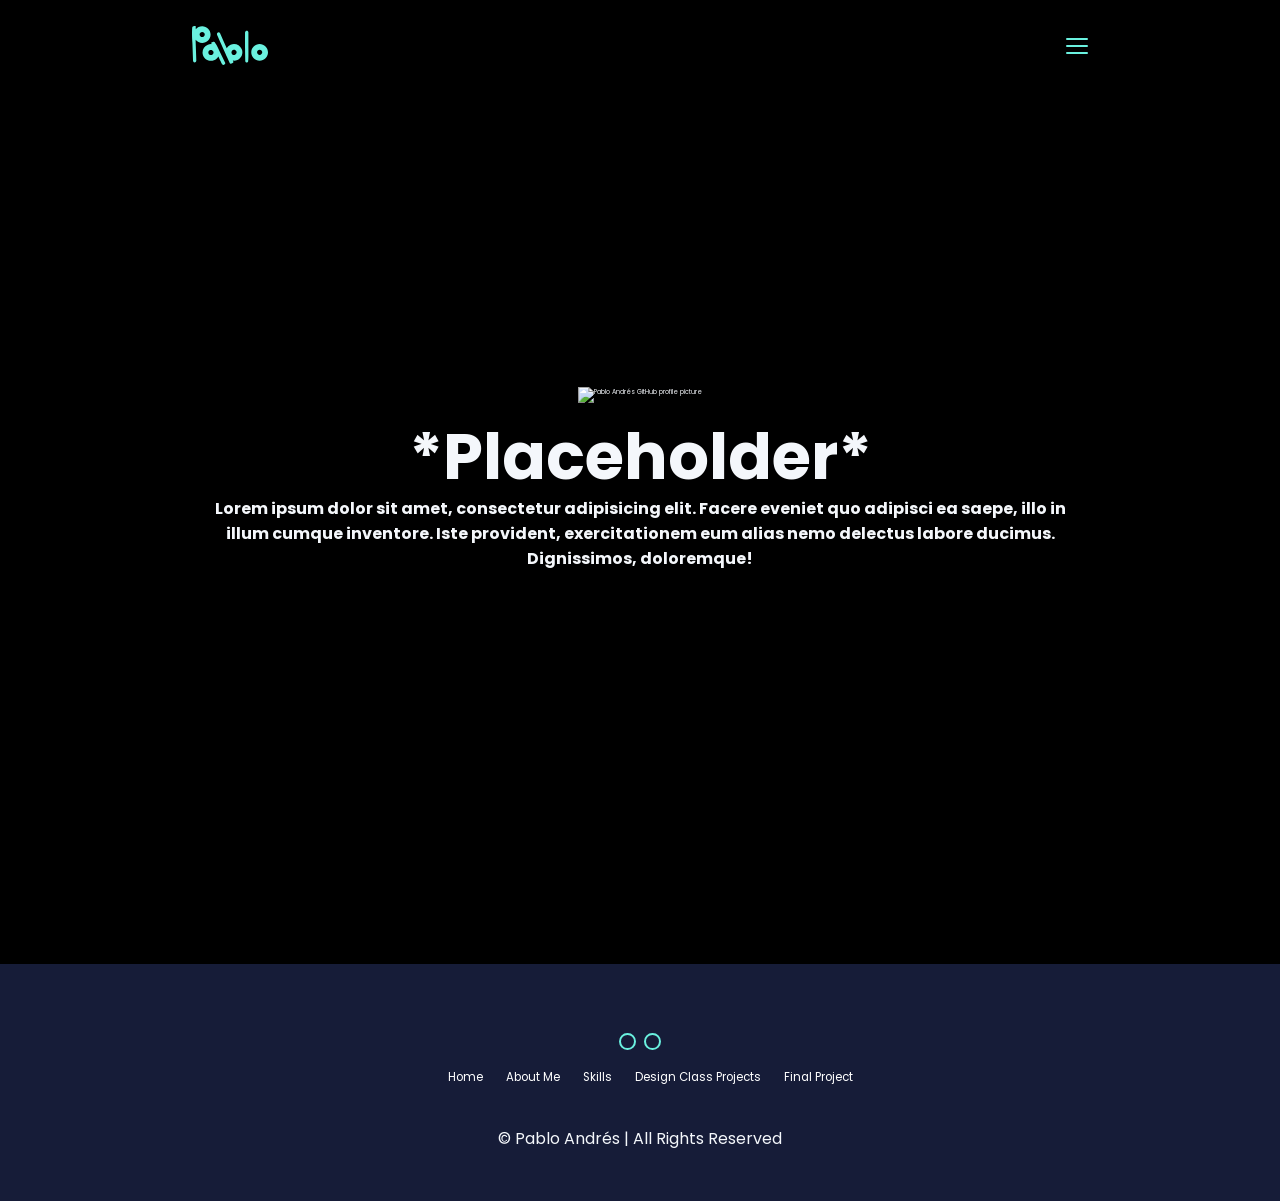
==== final.html @ a3a9050b "Add header and final project pages; include styles for header and navbar" ====
<!DOCTYPE html>
<html lang="en">
<head>
    <meta charset="UTF-8">
    <meta name="viewport" content="width=device-width, initial-scale=1.0">
    <title>final project</title>
    <link rel="icon" type="image/png" sizes="32x32" href="/images/favicon-32x32.png">
    <link rel="preconnect" href="https://fonts.googleapis.com">
    <link rel="preconnect" href="https://fonts.gstatic.com" crossorigin>
    <link href="https://fonts.googleapis.com/css2?family=Poppins:wght@400;500;600;700;800&display=swap" rel="stylesheet">
    <link href="https://cdn.boxicons.com/3.0.8/fonts/filled/boxicons-filled.min.css" rel="stylesheet">
    <link href="https://cdn.boxicons.com/3.0.8/fonts/brands/boxicons-brands.min.css" rel="stylesheet">

    <link rel="stylesheet" href="styles.css">
    <link rel="stylesheet" href="header.css">
</head>
<body>
    <!-- header section -->
    <header class="header">

        <!-- logo -->
        <a href="#home" class="logo" aria-label="Pablo Andrés home">
            <span aria-hidden="true">
        </a>

        <i class="bx bx-menu" id="menu-icon"></i>

        <nav class="navbar">
            <a href="index.html#home">Home</a>
            <a href="index.html#about">About</a>
            <a href="index.html#services">Skills</a>
            <a href="index.html#projects">Design Class Projects</a>
            <a href="#">Final Project</a>
            <!-- <a href="#final-project">Final Project</a> -->
            <!-- <a href="#contact">Contact Me</a> -->
        </nav>

        <a href="mailto:pabloandres.rdzp@gmail.com">
            <button type="button" class="gradient-btn">Contact Me</button>
        </a>

    </header>


    <!-- home section -->
    <section class="home" id="home">
        <!-- <div class="blob-outer-container">
            <div class="blob-inner-container">
                <div class="blob"></div>
            </div>
        </div> -->

        <div class="home-content">
            <h1>*Placeholder*</h1>
            <h3>Lorem ipsum dolor sit amet, consectetur adipisicing elit. Facere eveniet quo adipisci ea saepe, illo in illum cumque inventore. Iste provident, exercitationem eum alias nemo delectus labore ducimus. Dignissimos, doloremque!</h3>
        </div>
        <div class="project-img">
            <img src="https://github.com/pabloandres0.png?size=512" alt="Pablo Andrés GitHub profile picture">
        </div>
    </section>
    

    <footer class="footer">
        <div class="social-icons">
            <a target="_blank" href="https://github.com/pabloandres0">
                <i class="bxl bx-github"></i>
            </a>
            <a target="_blank" href="https://instagram.com/pabloandr.es">
                <i class="bxl bx-instagram-alt"></i>
            </a>
        </div>

        <ul class="list">
            <li>
                <a href="#home">Home</a>
            </li>
            <li>
                <a href="#about">About Me</a>
            </li>
            <li>
                <a href="#services">Skills</a>
            </li>

            <li>
                <a href="#projects">Design Class Projects</a>
            </li>
            <li>
                <a href="final.html">Final Project</a>
            </li>
            <!-- <li>
                <a href="#final-project">Final Project</a>
            </li> -->
            <!-- <li>
                <a href="#contact">Contact</a>
            </li> -->
        </ul>

        <p class="copyright">
            © Pablo Andrés | All Rights Reserved
        </p>
    </footer>
</body>
</html>
---- styles.css ----
* {
    margin: 0;
    padding: 0;
    box-sizing: border-box;
    text-decoration: none;
    scroll-behavior: smooth;
    font-family: "Poppins", sans-serif;
}
:root {
    /* --bg-color: #0b1020; */
    --bg-color: #11172d;
    --main-contrast-color: color-mix(in srgb, var(--bg-color) 95%, var(--second-grad));;
    --text-color: #f4f7fb;
    --main-color: #6af1df;
    --second-grad: #7c83ff;
    --alt-color: #176b72;
}
html {
    font-size: 60%;
    overflow-x: hidden;
}
body {
    /* background-color: var(--bg-color); */
    background-color: black;
    color: var(--text-color);
    overflow-x: hidden;
}
/* .header {
    position: fixed;
    width: 100%;
    top: 0;
    left: 0;
    padding: 4rem 15%;
    background-color: rgba(0, 0, 0, 0.3);
    backdrop-filter: blur(10px);
    display: flex;
    justify-content: space-between;
    align-items: center;
    z-index: 1000;
} */
/* #menu-icon{
    position: relative;
    width: 3.5rem;
    height: 3.5rem;
    color: var(--main-color);
    display: none;
    cursor: pointer;
}
#menu-icon::before,
#menu-icon::after{
    content: "";
    position: absolute;
    left: 0;
    width: 100%;
    height: 0.4rem;
    border-radius: 0.2rem;
    background-color: currentColor;
}
#menu-icon::before{
    top: 0.6rem;
    box-shadow: 0 1.1rem currentColor, 0 2.2rem currentColor;
}
#menu-icon::after{
    display: none;
}
#menu-icon.bx-x::before{
    top: 1.55rem;
    transform: rotate(45deg);
    box-shadow: none;
}
#menu-icon.bx-x::after{
    display: block;
    top: 1.55rem;
    transform: rotate(-45deg);
}
.logo{
    cursor: pointer;
    transition: 0.3s ease-in-out;
}
.logo span{
    display: block;
    width: 12rem;
    aspect-ratio: 180 / 92;
    padding: 0;
    border-radius: 0;
    background-image: none;
    background-color: var(--main-color);
    -webkit-mask: url("images/logo.svg") center / contain no-repeat;
    mask: url("images/logo.svg") center / contain no-repeat;
}
.logo:hover {
    transform: scale(1.1);
}
span{
    background: linear-gradient(
        270deg,
        var(--main-color) 10%,
        var(--alt-color) 100%
    );
    padding: 3px;
    border-radius: 1rem;
} */
grad-wrap{
    background: linear-gradient(
        0deg,
        var(--main-color) 10%,
        #fff 100%
    );
    /* padding: 3px;
    border-radius: 1rem; */
    background-clip: text;
    color: transparent;
}
/* .navbar a {
    font-size: 1.8rem;
    color: var(--text-color);
    margin-left: 4rem;
    font-weight: 500;
    transition: 0.3s ease-in-out;
    border-bottom: 3px solid transparent;
}
.navbar a:hover {
    color: var(--main-color);
    border-bottom: 3px solid var(--main-color);
} */
/* .gradient-btn{
    font-size: 1.8rem;
    padding: 1rem 2rem;
    border-radius: 3rem;
    background-color: var(--main-color);
    letter-spacing: 1px;
    cursor: pointer;
    transition: 0.15s ease-in-out;
    color: contrast-color(var(--main-color));
    border: none;
    text-wrap: nowrap;
}
.gradient-btn:hover {
    transform: scale(1.1);
} */

section{
    min-height: 100vh;
    padding: 10rem 15%;
}


.home {
    position: relative;
    isolation: isolate;
    overflow: hidden;
    display: flex;
    align-items: center;
    justify-content: center;
    gap: 15rem;
}
.home-content,
.home-img{
    position: relative;
    z-index: 1;
}
.project-img{
    position: relative;
    z-index: 1;
}
.home-content{
    display: flex;
    flex-direction: column;
    align-items: flex-start;
    text-align: left;
}


.home-content h1 {
    font-size: 10rem;
    font-weight: 700;
    margin-top: 1.5rem;
    line-height: 1;
}
.home-content h3{
    font-size: 2.5rem;
    margin: 1rem 0;
}
.home-content p {
    font-size: 2rem;
    font-weight: 500;
    line-height: 1.5;
}
.home-img img{
    transition: 0.5s ease-in-out;

    width: 32vw;
    aspect-ratio: 1/1;
    border-radius: 50%;
    object-fit: cover;

    box-shadow: 0 0 25px var(--main-color);
}
.home-img img:hover {
    transform: scale(0.9);
    box-shadow: 0 0 25px var(--main-color),
                0 0 50px var(--main-color),
                0 0 100px var(--main-color),
                0 0 75px var(--main-color);
}


.social-icons a{
    display: inline-flex;
    justify-content: center;
    align-items: center;
    font-size: 3rem;
    padding: 1rem;
    background: transparent;
    border: 2px solid var(--main-color);
    border-radius: 50%;
    color: var(--main-color);
    margin: 3rem 0.5rem;
    transition: 0.3s ease-in-out;
}
.social-icons a:hover{
    color: var(--bg-color);
    background-color: var(--main-color);
    transform: scale(1.2)translateY(-5px);
    box-shadow: 0 0 25px var(--main-color);
}
.btn-group {
    display: flex;
    gap: 1.5rem;
}
.btn {
    display: inline-block;
    padding: 1rem 3rem;
    background-color: var(--main-color);
    box-shadow: 0 0 25px var(--main-color);
    border-radius: 3rem;
    font-size: 1.8rem;
    color: contrast-color(var(--text-color));
    border: 2px solid transparent;
    font-weight: 600;
    transition: 0.3s ease-in-out;
}
.btn:hover {
    scale: 1.05;
    box-shadow: 0 0 25px var(--main-color),
                0 0 50px var(--main-color);
}

.btn-group a:nth-of-type(2) {
    background-color: black;
    color: var(--main-color);
    border: 2px solid var(--main-color);
    box-shadow: 0 0 25px transparent;
}
.btn-group a:nth-of-type(2):hover {
    box-shadow: 0 0 25px var(--main-color);
    background-color: var(--main-color);
    color: black;
}


.about{
    display: flex;
    justify-content: center;
    align-items: center;
    gap: 10rem;
    background-color: var(--main-contrast-color);
}
.about-img img{
    width: 32vw;
    border: 50%;
    box-shadow: 0 0 25px var(--main-color);
    transition: 0.4s ease-in-out;
}
.about-img img:hover{
    box-shadow: 0 0 25px var(--main-color),
                0 0 50px var(--main-color),
                0 0 100px var(--main-color);
}
.about-content h2 {
    font-size: 7rem;
    text-align: left;
}
.about-content p {
    font-size: 1.8rem;
    text-align: left;
}
.about-content .btn{
    margin: 3rem 0;
}


.heading{
    text-align: center;
    font-size: 7rem;
    margin: 5rem 0;
}
.services{
    background-color: var(--alt-color);
    color: contrast-color(var(--bg-color));
}
.services h2{
    color: white;
}
.services-container{
    display: grid;
    grid-template-columns: repeat(auto-fit, minmax(300px, 1fr));
    align-items: center;
    gap: 2.5rem;
}
.service-box{
    display: flex;
    justify-content: center;
    align-items: center;
    background-color: var(--main-color);
    height: 600px;
    border-radius: 3rem;
    user-select: none;
    border: 5px transparent;
    transition: 0.2s ease-in-out;
}
.service-box:hover{
    background-color: var(--main-contrast-color);
    color: var(--text-color);
    border: 5px solid white;
    transform: scale(1.03);
}
.service-box:hover .service-info{
    color: white;
}
.service-info{
    color: var(--main-contrast-color);
    display: flex;
    flex-direction: column;
    text-align: left;
    justify-content: center;
    align-items: center;
    padding: 5rem;
}
.service-info h4{
    font-size: 4rem;
    margin:2rem 0;
    font-weight: 800;
}
.service-info p{
    font-size: 2.5rem;
    font-weight: 600;
    line-height: 1.7;
}
.service-info ul{
    margin-top: 1rem;
    font-size: 2.5rem;
    text-align: left;
    width: 95%;
}
.service-info i{
    font-size: 8rem;
}
.projects{
    background-color: var(--main-contrast-color);
    padding-inline: 5%;
}
.projects-box{
    display: flex;
    flex-direction: column;
    align-items: center;
    gap: 3rem;
}
.project-card{
    display: flex;
    flex-direction: column;
    align-items: center;
    justify-content: center;
    text-align: center;
    background-color: var(--alt-color);
    border: 2px solid var(--main-color);
    border-radius: 3rem;
    gap: 2rem;
    padding: 5rem 2rem;
    width: 100%;
    overflow: hidden;
    box-shadow: 0 0 5px var(--main-color);
    transition: 0.3s ease;
    user-select: none;
}
.project-card:hover{
    box-shadow: 0 0 25px var(--main-color),
                0 0 50px var(--main-color);
    transform: scale(1.02);
}
.project-card img{
    max-width: 300px;
    border-radius: 2em;
    object-fit: cover;
}
.project-card h3{
    font-size: 4rem;
    margin-bottom: -1rem;
}
.project-card p{
    font-size: 2rem;
    max-width: 75rem;
}
.project-card .project-carousel{
    width: calc(100% + 4rem);
    margin: 0 -2rem -5rem;
    border-radius: 0 0 2.8rem 2.8rem;
}
.project-card .item{
    width: min(80vw, 700px);
}
.project-gallery-image{
    display: none;
}

.final-project{
    background-color: var(--alt-color);
    color: contrast-color(var(--bg-color));
}
/* .fp-content{
    
} */



.contact{
    background-color: var(--bg-color);
}
.contact h2{
    margin-bottom: 3rem;
    color: var(--text-color);
}
.contact form{
    display: flex;
    align-items: center;
    justify-content: center;
    gap: 3rem;
    margin: 5rem 0;
    text-align: center;
}
.contact form .input-box input,
.contact form textarea{
    width: 100%;
    padding: 2.5rem;
    font-size: 1.8rem;
    color: var(--text-color);
    background-color: var(--bg-color);
    border-radius: 2rem;
    border: 2px solid var(--main-color);
    margin: 1.5rem 0;
    resize: none;
}
.footer{
    background-color: var(--main-contrast-color);
    padding: 50px 0;

}
.footer .social-icons{
    text-align: center;

}
.footer ul{
    text-align: center;
    font-size: 1.8rem;

}
.footer ul li{
    display: inline-block;
    margin-left: 20px;
}
.footer ul li a{
    color: white;
    border-bottom: 3px solid transparent;
    transition: 0.3s ease-in-out;
}
.footer ul li a:hover{
    border-bottom: 3px solid var(--main-color);
}
.footer .copyright{
    text-align: center;
    margin-top: 40px;
    font-size: 16px;
}

@media(max-width:1285px){
    html {
        font-size: 40%;
    }
    /* #menu-icon{
        display: block;
        margin-left: auto;
    }
    .header::before{
        backdrop-filter: blur(10px);
    }
    .navbar{
        position: absolute;
        top: 100%;
        right: 0;
        width: 50%;
        padding: 1rem 3rem;
        background: rgba(0, 0, 0, 0.5);
        backdrop-filter: blur(10px);
        border-bottom-left-radius: 2rem;
        border-left: 2px solid var(--main-color);
        border-bottom: 2px solid var(--main-color);
        display: none;
    }
    .navbar a{
        display: block;
        font-size: 2rem;
        margin: 3rem 0;
        color: var(--text-color);
    }
    .navbar.active{
        display: block;
    }
    .gradient-btn{
        display: none;
    } */
    .home{
        flex-direction: column-reverse;
        margin: 5rem 0;
        gap: 2rem;
    }
    .home-content{
        align-items: center;
        text-align: center;
    }
    .home-img img{
        width: 56vw;
    }
    .project-img img{
        width: 56vw;
    }
    .blob-inner-container{
        transform: translateY(100%) scale(0.6);
    }
    .about{
        flex-direction: column-reverse;
        text-align: center;
    }
    .about h2{
        text-align: center;
        margin: 2rem 0;
    }
    .about img{
        width: 52vw;
    }
    .services-container{
        grid-template-columns: minmax(0, 1fr);
    }
    .service-box{
        width: 100%;
    }
    .projects-box{
        grid-template-columns: minmax(0, 1fr);
    }
    .project-card{
        width: 100%;
        min-width: 0;
    }
    .contact form{
        flex-direction: column;
    }
    .service-box{
        height: 300px;
    }
}

.blob-outer-container{
    position: absolute;
    height: 100%;
    width: 100%;
    z-index: 0;
    inset: 0;
    margin: auto;
    filter: blur(100px);
}
.blob-inner-container{
    border-radius: 99999px;
    position: absolute;
    inset: 0;
    margin: auto;
    width: 100%;
    height: 100vh;
    min-width: 0;
    overflow: hidden;
    background-color: #fff;
    transform: scale(0.6);
}
.blob{
    position: absolute;
    width: 75%;
    height: 100vh;
    inset: 0;
    margin: auto;
    /* background: conic-gradient(from 0deg, #18528f, #2d5e75, #298777, #0083ca); */
    background: conic-gradient(from 0deg, #18528f, var(--alt-color), var(--main-color), #0083ca);
    animation: spinBlob 6s linear infinite;
}

@keyframes spinBlob {
    0% {
        transform: rotate(0deg) scale(2);
    }
    100% {
        transform: rotate(1turn) scale(2);
    }
}

.project-carousel {
    display: flex;
    gap: 8px;
    padding: 16px;

    list-style: none;
    overflow-x: auto;
    overflow-y: hidden;
    overscroll-behavior-x: contain;
    scroll-snap-type: x mandatory;
}

.item {
    flex-shrink: 0;
    width: min(80vw, 700px);
    height: 45vh;

    background-color: var(--bg-color);
    border-radius: 20px;

    scroll-snap-align: center;

    /* Hide scrollbar in Firefox */
    scrollbar-width: none;

    /* Hide scrollbar in IE and Edge */
    -ms-overflow-style: none;
}

.project-carousel::-webkit-scrollbar {
    display: none;
}

.content {
    display: flex;
    align-items: center;
    justify-content: center;
    height: 100%;
    padding: 2rem;
}

.content img {
    display: block;
    max-width: 100%;
    max-height: 100%;
    width: auto;
    height: auto;
    object-fit: contain;
}

@media (max-width: 1285px) {
    .item {
        width: 80vw;
        height: 40vh;
    }
}
---- header.css ----
.header {
    position: fixed;
    width: 100%;
    top: 0;
    left: 0;
    padding: 4rem 15%;
    background-color: rgba(0, 0, 0, 0.3);
    backdrop-filter: blur(10px);
    display: flex;
    justify-content: space-between;
    align-items: center;
    z-index: 1000;
}
.navbar a {
    font-size: 1.8rem;
    color: var(--text-color);
    margin-left: 4rem;
    font-weight: 500;
    transition: 0.3s ease-in-out;
    border-bottom: 3px solid transparent;
}
.navbar a:hover {
    color: var(--main-color);
    border-bottom: 3px solid var(--main-color);
}

.gradient-btn{
    font-size: 1.8rem;
    padding: 1rem 2rem;
    border-radius: 3rem;
    background-color: var(--main-color);
    letter-spacing: 1px;
    cursor: pointer;
    transition: 0.15s ease-in-out;
    color: contrast-color(var(--main-color));
    border: none;
    text-wrap: nowrap;
}
.gradient-btn:hover {
    transform: scale(1.1);
}

#menu-icon{
    position: relative;
    width: 3.5rem;
    height: 3.5rem;
    color: var(--main-color);
    display: none;
    cursor: pointer;
}
#menu-icon::before,
#menu-icon::after{
    content: "";
    position: absolute;
    left: 0;
    width: 100%;
    height: 0.4rem;
    border-radius: 0.2rem;
    background-color: currentColor;
}
#menu-icon::before{
    top: 0.6rem;
    box-shadow: 0 1.1rem currentColor, 0 2.2rem currentColor;
}
#menu-icon::after{
    display: none;
}
#menu-icon.bx-x::before{
    top: 1.55rem;
    transform: rotate(45deg);
    box-shadow: none;
}
#menu-icon.bx-x::after{
    display: block;
    top: 1.55rem;
    transform: rotate(-45deg);
}
.logo{
    cursor: pointer;
    transition: 0.3s ease-in-out;
}
.logo span{
    display: block;
    width: 12rem;
    aspect-ratio: 180 / 92;
    padding: 0;
    border-radius: 0;
    background-image: none;
    background-color: var(--main-color);
    -webkit-mask: url("images/logo.svg") center / contain no-repeat;
    mask: url("images/logo.svg") center / contain no-repeat;
}
.logo:hover {
    transform: scale(1.1);
}
span{
    background: linear-gradient(
        270deg,
        var(--main-color) 10%,
        var(--alt-color) 100%
    );
    padding: 3px;
    border-radius: 1rem;
}

@media(max-width:1285px){
    #menu-icon{
        display: block;
        margin-left: auto;
    }
    .header::before{
        backdrop-filter: blur(10px);
    }
    .navbar{
        position: absolute;
        top: 100%;
        right: 0;
        width: 50%;
        padding: 1rem 3rem;
        background: rgba(0, 0, 0, 0.5);
        backdrop-filter: blur(10px);
        border-bottom-left-radius: 2rem;
        border-left: 2px solid var(--main-color);
        border-bottom: 2px solid var(--main-color);
        display: none;
    }
    .navbar a{
        display: block;
        font-size: 2rem;
        margin: 3rem 0;
        color: var(--text-color);
    }
    .navbar.active{
        display: block;
    }
    .gradient-btn{
        display: none;
    }
}
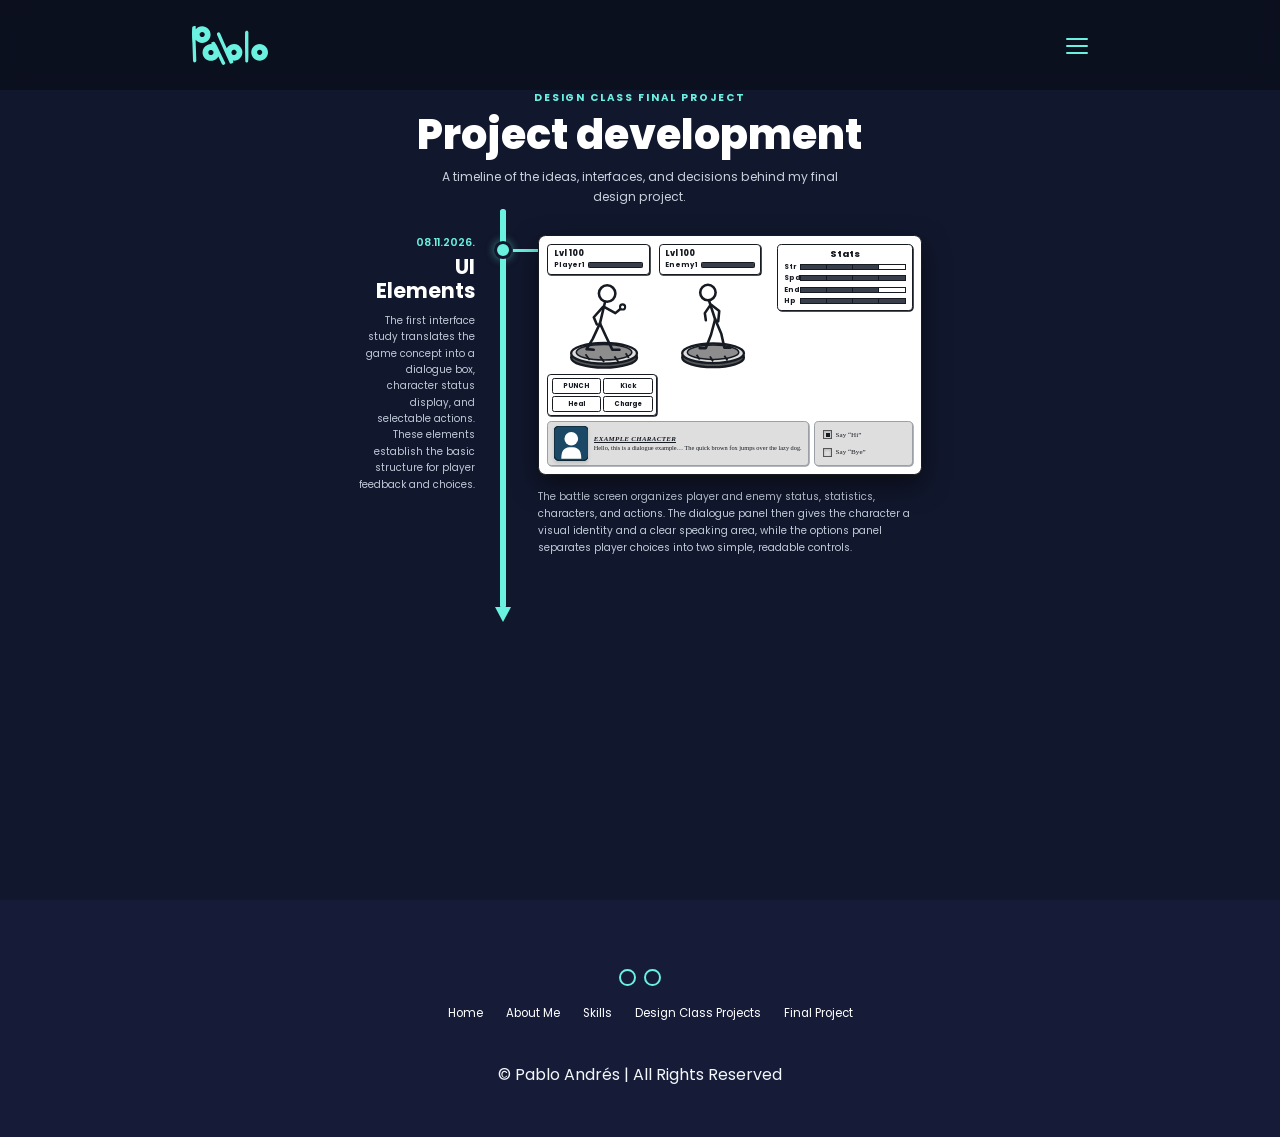
==== commit 85f23cc0: "final webpage implement timeline" ====
--- a/final.html
+++ b/final.html
@@ -3,101 +3,259 @@
 <head>
     <meta charset="UTF-8">
     <meta name="viewport" content="width=device-width, initial-scale=1.0">
-    <title>final project</title>
-    <link rel="icon" type="image/png" sizes="32x32" href="/images/favicon-32x32.png">
+    <title>Final Project | Pablo Andrés</title>
+    <link rel="icon" type="image/png" sizes="32x32" href="images/favicon-32x32.png">
     <link rel="preconnect" href="https://fonts.googleapis.com">
     <link rel="preconnect" href="https://fonts.gstatic.com" crossorigin>
     <link href="https://fonts.googleapis.com/css2?family=Poppins:wght@400;500;600;700;800&display=swap" rel="stylesheet">
     <link href="https://cdn.boxicons.com/3.0.8/fonts/filled/boxicons-filled.min.css" rel="stylesheet">
     <link href="https://cdn.boxicons.com/3.0.8/fonts/brands/boxicons-brands.min.css" rel="stylesheet">
-
     <link rel="stylesheet" href="styles.css">
     <link rel="stylesheet" href="header.css">
+    <link rel="stylesheet" href="final.css">
 </head>
 <body>
     <!-- header section -->
     <header class="header">
-
-        <!-- logo -->
-        <a href="#home" class="logo" aria-label="Pablo Andrés home">
-            <span aria-hidden="true">
+        <a href="index.html#home" class="logo" aria-label="Pablo Andrés home">
+            <span aria-hidden="true"></span>
         </a>
 
-        <i class="bx bx-menu" id="menu-icon"></i>
-
-        <nav class="navbar">
+        <i class="bx bx-menu" id="menu-icon" role="button" tabindex="0" aria-label="Toggle navigation" aria-expanded="false"></i>
+
+        <nav class="navbar" aria-label="Primary navigation">
             <a href="index.html#home">Home</a>
             <a href="index.html#about">About</a>
             <a href="index.html#services">Skills</a>
             <a href="index.html#projects">Design Class Projects</a>
-            <a href="#">Final Project</a>
-            <!-- <a href="#final-project">Final Project</a> -->
-            <!-- <a href="#contact">Contact Me</a> -->
+            <a href="final.html" aria-current="page">Final Project</a>
         </nav>
 
         <a href="mailto:pabloandres.rdzp@gmail.com">
             <button type="button" class="gradient-btn">Contact Me</button>
         </a>
-
     </header>
 
-
-    <!-- home section -->
-    <section class="home" id="home">
-        <!-- <div class="blob-outer-container">
-            <div class="blob-inner-container">
-                <div class="blob"></div>
+    <main id="final-project" class="final-project">
+        <section class="final-intro" aria-labelledby="final-title">
+            <p class="eyebrow">Design class final project</p>
+            <h1 id="final-title">Project development</h1>
+            <p class="final-intro__copy">A timeline of the ideas, interfaces, and decisions behind my final design project.</p>
+        </section>
+
+        <!-- Vertical Timeline -->
+        <section class="timeline" aria-label="Final project timeline">
+            <div class="timeline-container">
+                <article class="timeline-entry" id="entry-ui-elements">
+                    <!-- Region 1: Left (Title, Date, Description) -->
+                    <div class="timeline-meta">
+                        <time datetime="2026-11-08" class="timeline-date">08.11.2026.</time>
+                        <h2 class="timeline-title">UI Elements</h2>
+                        <p class="timeline-description">The first interface study translates the game concept into a dialogue box, character status display, and selectable actions. These elements establish the basic structure for player feedback and choices.</p>
+                    </div>
+
+                    <!-- Region 2: Middle (Thick vertical timeline spine with visible entry marker) -->
+                    <div class="timeline-spine-track" aria-hidden="true">
+                        <div class="timeline-spine"></div>
+                        <div class="timeline-marker"></div>
+                    </div>
+
+                    <!-- Region 3: Horizontal connector from the entry toward the content -->
+                    <div class="timeline-connector-track" aria-hidden="true">
+                        <div class="timeline-connector"></div>
+                    </div>
+
+                    <!-- Region 4: Right (Entry content) -->
+                    <div class="timeline-content">
+                        <!-- UI Demo inside bounded game-screen frame -->
+                        <div class="game-frame-container">
+                            <div class="game-frame" role="region" aria-label="Interactive game interface mockup">
+                                <!-- Battle Area -->
+                                <div class="game-battlefield">
+                                    <!-- Player Status Card -->
+                                    <div class="status-card player-status-card" aria-label="Player 1 status">
+                                        <div class="status-level">Lvl 100</div>
+                                        <div class="status-info-row">
+                                            <span class="status-name">Player 1</span>
+                                            <div class="health-bar-container" role="progressbar" aria-label="Player 1 Health" aria-valuenow="100" aria-valuemin="0" aria-valuemax="100">
+                                                <div class="health-bar-fill player-health-fill" style="width: 100%;"></div>
+                                            </div>
+                                        </div>
+                                    </div>
+
+                                    <!-- Enemy Status Card -->
+                                    <div class="status-card enemy-status-card" aria-label="Enemy 1 status">
+                                        <div class="status-level">Lvl 100</div>
+                                        <div class="status-info-row">
+                                            <span class="status-name">Enemy 1</span>
+                                            <div class="health-bar-container" role="progressbar" aria-label="Enemy 1 Health" aria-valuenow="100" aria-valuemin="0" aria-valuemax="100">
+                                                <div class="health-bar-fill enemy-health-fill" style="width: 100%;"></div>
+                                            </div>
+                                        </div>
+                                    </div>
+
+                                    <!-- Stats Panel -->
+                                    <div class="stats-panel" aria-label="Combat statistics">
+                                        <h3 class="stats-heading">Stats</h3>
+                                        <div class="stat-line">
+                                            <span class="stat-tag">Str</span>
+                                            <div class="stat-cells" aria-label="Strength: 3 out of 4">
+                                                <span class="stat-cell active"></span>
+                                                <span class="stat-cell active"></span>
+                                                <span class="stat-cell active"></span>
+                                                <span class="stat-cell"></span>
+                                            </div>
+                                        </div>
+                                        <div class="stat-line">
+                                            <span class="stat-tag">Spd</span>
+                                            <div class="stat-cells" aria-label="Speed: 4 out of 4">
+                                                <span class="stat-cell active"></span>
+                                                <span class="stat-cell active"></span>
+                                                <span class="stat-cell active"></span>
+                                                <span class="stat-cell active"></span>
+                                            </div>
+                                        </div>
+                                        <div class="stat-line">
+                                            <span class="stat-tag">End</span>
+                                            <div class="stat-cells" aria-label="Endurance: 3 out of 4">
+                                                <span class="stat-cell active"></span>
+                                                <span class="stat-cell active"></span>
+                                                <span class="stat-cell active"></span>
+                                                <span class="stat-cell"></span>
+                                            </div>
+                                        </div>
+                                        <div class="stat-line">
+                                            <span class="stat-tag">Hp</span>
+                                            <div class="stat-cells enemy-stat-cells" aria-label="Enemy HP: 2 out of 4">
+                                                <span class="stat-cell active enemy-hp-seg-1"></span>
+                                                <span class="stat-cell active enemy-hp-seg-2"></span>
+                                                <span class="stat-cell enemy-hp-seg-3"></span>
+                                                <span class="stat-cell enemy-hp-seg-4"></span>
+                                            </div>
+                                        </div>
+                                    </div>
+
+                                    <!-- Characters Stage -->
+                                    <div class="battle-characters" aria-hidden="true">
+                                        <!-- Player -->
+                                        <div class="character-box player-char-box">
+                                            <svg viewBox="0 0 160 190" class="char-svg player-svg" xmlns="http://www.w3.org/2000/svg">
+                                                <g class="pedestal-group">
+                                                    <ellipse cx="80" cy="162" rx="64" ry="20" fill="#555555" stroke="#161a22" stroke-width="4.5" />
+                                                    <ellipse cx="80" cy="154" rx="64" ry="20" fill="#dedede" stroke="#161a22" stroke-width="4.5" />
+                                                    <ellipse cx="80" cy="152" rx="54" ry="15" fill="#8d8d8d" stroke="#161a22" stroke-width="3" />
+                                                    <line x1="44" y1="156" x2="52" y2="167" stroke="#161a22" stroke-width="3.5" />
+                                                    <line x1="72" y1="160" x2="80" y2="171" stroke="#161a22" stroke-width="3.5" />
+                                                    <line x1="100" y1="160" x2="108" y2="171" stroke="#161a22" stroke-width="3.5" />
+                                                    <line x1="122" y1="154" x2="128" y2="163" stroke="#161a22" stroke-width="3.5" />
+                                                </g>
+                                                <g class="fighter-player" stroke="#161a22" stroke-width="5" stroke-linecap="round" stroke-linejoin="round" fill="none">
+                                                    <circle cx="86" cy="38" r="16" fill="#ffffff" />
+                                                    <path d="M 82 54 L 72 96" />
+                                                    <path d="M 72 96 L 58 126 L 46 146 L 60 147" />
+                                                    <path d="M 72 96 L 84 122 L 96 147 L 110 147" />
+                                                    <path d="M 78 64 L 60 84 L 66 98" />
+                                                    <path d="M 80 64 L 102 76 L 114 66" />
+                                                    <circle cx="116" cy="64" r="5" fill="#ffffff" stroke="#161a22" stroke-width="4" />
+                                                </g>
+                                            </svg>
+                                        </div>
+
+                                        <!-- Enemy -->
+                                        <div class="character-box enemy-char-box">
+                                            <svg viewBox="0 0 160 190" class="char-svg enemy-svg" xmlns="http://www.w3.org/2000/svg">
+                                                <g class="pedestal-group">
+                                                    <ellipse cx="80" cy="162" rx="60" ry="19" fill="#555555" stroke="#161a22" stroke-width="4.5" />
+                                                    <ellipse cx="80" cy="154" rx="60" ry="19" fill="#dedede" stroke="#161a22" stroke-width="4.5" />
+                                                    <ellipse cx="80" cy="152" rx="50" ry="14" fill="#8d8d8d" stroke="#161a22" stroke-width="3" />
+                                                    <line x1="48" y1="157" x2="54" y2="166" stroke="#161a22" stroke-width="3.5" />
+                                                    <line x1="74" y1="160" x2="80" y2="170" stroke="#161a22" stroke-width="3.5" />
+                                                    <line x1="102" y1="159" x2="108" y2="168" stroke="#161a22" stroke-width="3.5" />
+                                                </g>
+                                                <g class="fighter-enemy" stroke="#161a22" stroke-width="5" stroke-linecap="round" stroke-linejoin="round" fill="none">
+                                                    <circle cx="70" cy="36" r="15" fill="#ffffff" />
+                                                    <path d="M 72 51 L 84 88" />
+                                                    <path d="M 84 88 L 76 118 L 66 144 L 54 144" />
+                                                    <path d="M 84 88 L 96 116 L 102 143 L 114 143" />
+                                                    <path d="M 75 60 L 64 76 L 66 90" />
+                                                    <path d="M 77 60 L 92 72 L 90 92" />
+                                                </g>
+                                            </svg>
+                                        </div>
+                                    </div>
+
+                                    <!-- Action Controls Panel -->
+                                    <div class="action-panel" aria-label="Combat Actions">
+                                        <div class="action-buttons-grid">
+                                            <button type="button" class="combat-btn" data-action="punch">PUNCH</button>
+                                            <button type="button" class="combat-btn" data-action="kick">Kick</button>
+                                            <button type="button" class="combat-btn" data-action="heal">Heal</button>
+                                            <button type="button" class="combat-btn" data-action="charge">Charge</button>
+                                        </div>
+                                    </div>
+                                </div>
+
+                                <!-- Bottom Area: Dialogue Box & Options Box -->
+                                <div class="game-dialogue-area">
+                                    <!-- Dialogue Box -->
+                                    <div class="dialogue-panel" aria-labelledby="dialogue-name">
+                                        <div class="dialogue-portrait" aria-hidden="true">
+                                            <svg viewBox="0 0 76 76" class="portrait-svg" xmlns="http://www.w3.org/2000/svg">
+                                                <rect width="76" height="76" rx="12" fill="#1b4965" stroke="#0d2838" stroke-width="3" />
+                                                <circle cx="38" cy="28" r="15" fill="#ffffff" />
+                                                <path d="M 16 72 C 16 50 26 47 38 47 C 50 47 60 50 60 72 Z" fill="#ffffff" />
+                                            </svg>
+                                        </div>
+                                        <div class="dialogue-content">
+                                            <div id="dialogue-name" class="dialogue-speaker">EXAMPLE CHARACTER</div>
+                                            <p id="dialogue-text" class="dialogue-speech">Hello, this is a dialogue example… The quick brown fox jumps over the lazy dog.</p>
+                                        </div>
+                                    </div>
+
+                                    <!-- Options Box -->
+                                    <div class="options-panel" aria-label="Dialogue options">
+                                        <button type="button" class="choice-btn active" data-choice="hi" aria-pressed="true">
+                                            <span class="choice-indicator"><span class="choice-indicator-inner"></span></span>
+                                            <span class="choice-label">Say “Hi”</span>
+                                        </button>
+                                        <button type="button" class="choice-btn" data-choice="bye" aria-pressed="false">
+                                            <span class="choice-indicator"><span class="choice-indicator-inner"></span></span>
+                                            <span class="choice-label">Say “Bye”</span>
+                                        </button>
+                                    </div>
+                                </div>
+                            </div>
+                        </div>
+
+                        <!-- Explanatory description below the frame -->
+                        <p class="ui-description">The battle screen organizes player and enemy status, statistics, characters, and actions. The dialogue panel then gives the character a visual identity and a clear speaking area, while the options panel separates player choices into two simple, readable controls.</p>
+                    </div>
+                </article>
             </div>
-        </div> -->
-
-        <div class="home-content">
-            <h1>*Placeholder*</h1>
-            <h3>Lorem ipsum dolor sit amet, consectetur adipisicing elit. Facere eveniet quo adipisci ea saepe, illo in illum cumque inventore. Iste provident, exercitationem eum alias nemo delectus labore ducimus. Dignissimos, doloremque!</h3>
-        </div>
-        <div class="project-img">
-            <img src="https://github.com/pabloandres0.png?size=512" alt="Pablo Andrés GitHub profile picture">
-        </div>
-    </section>
-    
+        </section>
+    </main>
 
     <footer class="footer">
         <div class="social-icons">
-            <a target="_blank" href="https://github.com/pabloandres0">
+            <a target="_blank" rel="noreferrer" href="https://github.com/pabloandres0" aria-label="GitHub">
                 <i class="bxl bx-github"></i>
             </a>
-            <a target="_blank" href="https://instagram.com/pabloandr.es">
+            <a target="_blank" rel="noreferrer" href="https://instagram.com/pabloandr.es" aria-label="Instagram">
                 <i class="bxl bx-instagram-alt"></i>
             </a>
         </div>
 
         <ul class="list">
-            <li>
-                <a href="#home">Home</a>
-            </li>
-            <li>
-                <a href="#about">About Me</a>
-            </li>
-            <li>
-                <a href="#services">Skills</a>
-            </li>
-
-            <li>
-                <a href="#projects">Design Class Projects</a>
-            </li>
-            <li>
-                <a href="final.html">Final Project</a>
-            </li>
-            <!-- <li>
-                <a href="#final-project">Final Project</a>
-            </li> -->
-            <!-- <li>
-                <a href="#contact">Contact</a>
-            </li> -->
+            <li><a href="index.html#home">Home</a></li>
+            <li><a href="index.html#about">About Me</a></li>
+            <li><a href="index.html#services">Skills</a></li>
+            <li><a href="index.html#projects">Design Class Projects</a></li>
+            <li><a href="final.html">Final Project</a></li>
         </ul>
 
-        <p class="copyright">
-            © Pablo Andrés | All Rights Reserved
-        </p>
+        <p class="copyright">© Pablo Andrés | All Rights Reserved</p>
     </footer>
+
+    <script src="script.js"></script>
 </body>
 </html>
--- a/styles.css
+++ b/styles.css
@@ -393,6 +393,20 @@
     border-radius: 2em;
     object-fit: cover;
 }
+.twoimgs{
+    display: flex;
+    flex-direction: row;
+    align-items: center;
+    justify-content: center;
+    gap: 3rem;
+    padding: 5rem;
+    width: 100%;
+}
+.twoimgs img{
+    max-width: 50%;
+    height: auto;
+    display: block;
+}
 .project-card h3{
     font-size: 4rem;
     margin-bottom: -1rem;
--- a/final.css
+++ b/final.css
@@ -0,0 +1,744 @@
+/* ==========================================================================
+   Final Project Stylesheet (final.css)
+   Scoped specifically to final.html
+   ========================================================================== */
+
+/* Reset generic section and span defaults from styles.css & header.css inside final project */
+.final-project section {
+    min-height: auto;
+    padding: 0;
+}
+
+.final-project span {
+    background: none;
+    padding: 0;
+    border-radius: 0;
+}
+
+/* Active navigation highlight for Final Project link */
+.navbar a[aria-current="page"] {
+    color: var(--main-color);
+    border-bottom: 3px solid var(--main-color);
+}
+
+/* Main Container */
+.final-project {
+    min-height: 100vh;
+    padding: 14rem 6% 8rem;
+    background: var(--bg-color);
+    overflow-x: hidden;
+}
+
+/* Intro Section */
+.final-intro {
+    min-height: auto;
+    padding: 0;
+    max-width: 86rem;
+    margin: 0 auto 4.5rem;
+    text-align: center;
+}
+
+.eyebrow {
+    color: var(--main-color);
+    font-size: 1.6rem;
+    font-weight: 700;
+    letter-spacing: 0.18em;
+    text-transform: uppercase;
+}
+
+.final-intro h1 {
+    margin: 1rem 0 1.5rem;
+    font-size: clamp(4.2rem, 6.5vw, 6.5rem);
+    line-height: 1.1;
+    font-weight: 800;
+    color: #ffffff;
+}
+
+.final-intro__copy {
+    color: #c9d0dc;
+    font-size: 1.9rem;
+    line-height: 1.6;
+    max-width: 68rem;
+    margin: 0 auto;
+}
+
+/* ==========================================================================
+   Vertical Timeline Structure
+   Four clearly separated desktop regions:
+   1. Left: Title, Date, Description
+   2. Middle: Vertical Spine with Visible Marker
+   3. Horizontal Connector
+   4. Right: Entry Content (Mockup Frame & Notes)
+   ========================================================================== */
+
+.timeline {
+    min-height: auto;
+    padding: 0;
+    width: 100%;
+    max-width: 88rem;
+    margin: 0 auto;
+    position: relative;
+}
+
+.timeline-container {
+    display: flex;
+    flex-direction: column;
+    gap: 8rem;
+    position: relative;
+}
+
+.timeline-entry {
+    display: grid;
+    grid-template-columns: 21rem 3.2rem 3.8rem minmax(0, 1fr);
+    column-gap: 0;
+    align-items: start;
+    position: relative;
+}
+
+/* Region 1: Left Meta */
+.timeline-meta {
+    grid-column: 1;
+    text-align: right;
+    padding-right: 2.8rem;
+}
+
+.timeline-date {
+    display: block;
+    color: var(--main-color);
+    font-size: 1.7rem;
+    font-weight: 600;
+    margin-bottom: 0.6rem;
+}
+
+.timeline-title {
+    font-size: 3.2rem;
+    font-weight: 700;
+    color: #ffffff;
+    line-height: 1.2;
+    margin-bottom: 1.4rem;
+}
+
+.timeline-description {
+    color: #c0cad8;
+    font-size: 1.55rem;
+    line-height: 1.65;
+}
+
+/* Region 2: Middle Spine & Marker */
+.timeline-spine-track {
+    grid-column: 2;
+    position: relative;
+    height: 100%;
+    min-height: 100%;
+    display: flex;
+    justify-content: center;
+}
+
+.timeline-spine {
+    position: absolute;
+    top: -4rem;
+    bottom: -8rem;
+    width: 0.8rem;
+    background-color: var(--main-color);
+    border-radius: 0.4rem;
+}
+
+/* Downward arrow at the bottom of the last timeline entry */
+.timeline-entry:last-child .timeline-spine::after {
+    content: "";
+    position: absolute;
+    bottom: -2.2rem;
+    left: 50%;
+    transform: translateX(-50%);
+    width: 0;
+    height: 0;
+    border-left: 1.4rem solid transparent;
+    border-right: 1.4rem solid transparent;
+    border-top: 2.4rem solid var(--main-color);
+}
+
+.timeline-marker {
+    position: absolute;
+    top: 1rem;
+    left: 50%;
+    transform: translateX(-50%);
+    width: 2.8rem;
+    height: 2.8rem;
+    border-radius: 50%;
+    background-color: var(--main-color);
+    border: 0.5rem solid var(--bg-color);
+    z-index: 3;
+    box-shadow: 0 0 1.4rem rgba(106, 241, 223, 0.5);
+}
+
+/* Region 3: Horizontal Connector */
+.timeline-connector-track {
+    grid-column: 3;
+    position: relative;
+    height: 100%;
+}
+
+.timeline-connector {
+    position: absolute;
+    top: calc(1rem + 1.4rem - 0.25rem);
+    left: 0;
+    right: 0;
+    height: 0.5rem;
+    background-color: var(--main-color);
+}
+
+/* Region 4: Right Content Column */
+.timeline-content {
+    grid-column: 4;
+    min-width: 0;
+    display: flex;
+    flex-direction: column;
+    gap: 2.2rem;
+}
+
+/* ==========================================================================
+   Interactive Game Screen Mockup Frame
+   Faithful monochrome hand-drawn reproduction of the Sketch project
+   Using container query inline (cqi) & % layout to ensure perfect scaling
+   at all zoom levels and viewports without internal element overlap.
+   ========================================================================== */
+
+.game-frame-container {
+    width: 100%;
+    max-width: 96rem;
+    container-type: inline-size;
+}
+
+.game-frame {
+    width: 100%;
+    aspect-ratio: 16 / 10;
+    background: #ffffff;
+    border: clamp(0.25rem, 0.45cqi, 0.4rem) solid #161a22;
+    border-radius: clamp(1rem, 2cqi, 1.8rem);
+    box-shadow: 0 1.6rem 4rem rgba(0, 0, 0, 0.5), 0 0.3rem 0 #161a22;
+    display: flex;
+    flex-direction: column;
+    justify-content: space-between;
+    position: relative;
+    overflow: hidden;
+    padding: 2.2cqi;
+    user-select: none;
+    box-sizing: border-box;
+}
+
+/* Upper Battlefield Area */
+.game-battlefield {
+    flex: 1;
+    min-height: 0;
+    position: relative;
+}
+
+/* Status Cards (Player & Enemy) */
+.status-card {
+    position: absolute;
+    top: 0;
+    padding: 1cqi 1.4cqi;
+    border: clamp(0.18rem, 0.32cqi, 0.28rem) solid #161a22;
+    border-radius: clamp(0.5rem, 1cqi, 1rem);
+    background: #ffffff;
+    box-shadow: 0.2cqi 0.2cqi 0 #161a22;
+    color: #161a22;
+    z-index: 5;
+    box-sizing: border-box;
+}
+
+.player-status-card {
+    left: 0;
+    width: 28%;
+}
+
+.enemy-status-card {
+    left: 30.5%;
+    width: 28%;
+}
+
+.status-level {
+    font-family: 'Poppins', sans-serif;
+    font-weight: 800;
+    font-size: clamp(0.85rem, 2.1cqi, 1.6rem);
+    color: #161a22;
+    line-height: 1.15;
+    margin-bottom: 0.3cqi;
+}
+
+.status-info-row {
+    display: flex;
+    align-items: center;
+    justify-content: space-between;
+    gap: 0.8cqi;
+}
+
+.status-name {
+    font-family: 'Poppins', sans-serif;
+    font-weight: 700;
+    font-size: clamp(0.75rem, 1.8cqi, 1.35rem);
+    color: #161a22;
+    white-space: nowrap;
+}
+
+.health-bar-container {
+    flex: 1;
+    height: clamp(0.6rem, 1.6cqi, 1.3rem);
+    border: clamp(0.14rem, 0.28cqi, 0.24rem) solid #161a22;
+    border-radius: 0.3cqi;
+    background: #ffffff;
+    overflow: hidden;
+    position: relative;
+}
+
+.health-bar-fill {
+    height: 100%;
+    background: #383e4a;
+    transition: width 0.35s cubic-bezier(0.4, 0, 0.2, 1), background-color 0.25s ease;
+}
+
+/* Stats Panel (Top-Right) */
+.stats-panel {
+    position: absolute;
+    top: 0;
+    right: 0;
+    width: 37%;
+    padding: 1cqi 1.4cqi;
+    border: clamp(0.18rem, 0.32cqi, 0.28rem) solid #161a22;
+    border-radius: clamp(0.6rem, 1.2cqi, 1.2rem);
+    background: #ffffff;
+    box-shadow: 0.2cqi 0.2cqi 0 #161a22;
+    z-index: 5;
+    box-sizing: border-box;
+}
+
+.stats-heading {
+    font-family: 'Poppins', sans-serif;
+    font-weight: 800;
+    font-size: clamp(0.95rem, 2.4cqi, 1.9rem);
+    color: #161a22;
+    text-align: center;
+    line-height: 1.15;
+    margin-bottom: 0.5cqi;
+}
+
+.stat-line {
+    display: flex;
+    align-items: center;
+    justify-content: space-between;
+    margin-bottom: 0.4cqi;
+    gap: 0.8cqi;
+}
+
+.stat-line:last-child {
+    margin-bottom: 0;
+}
+
+.stat-tag {
+    font-family: 'Poppins', sans-serif;
+    font-weight: 700;
+    font-size: clamp(0.75rem, 1.8cqi, 1.3rem);
+    color: #161a22;
+    width: 2.8cqi;
+    min-width: 2rem;
+}
+
+.stat-cells {
+    display: grid;
+    grid-template-columns: repeat(4, 1fr);
+    flex: 1;
+    height: clamp(0.6rem, 1.6cqi, 1.3rem);
+    border: clamp(0.14rem, 0.28cqi, 0.24rem) solid #161a22;
+    background: #ffffff;
+    overflow: hidden;
+}
+
+.stat-cell {
+    border-right: clamp(0.12rem, 0.22cqi, 0.2rem) solid #161a22;
+    background: #ffffff;
+    transition: background-color 0.25s ease;
+}
+
+.stat-cell:last-child {
+    border-right: none;
+}
+
+.stat-cell.active {
+    background: #383e4a;
+}
+
+/* Battle Characters & Pedestals */
+.battle-characters {
+    position: absolute;
+    top: 17%;
+    bottom: 26%;
+    left: 0;
+    right: 38%;
+    pointer-events: none;
+}
+
+.character-box {
+    position: absolute;
+    bottom: 0;
+    width: 46%;
+    height: 100%;
+    display: flex;
+    align-items: flex-end;
+    justify-content: center;
+}
+
+.player-char-box {
+    left: 2%;
+    transition: transform 0.2s ease, filter 0.2s ease;
+}
+
+.enemy-char-box {
+    left: 50%;
+    transition: transform 0.2s ease, filter 0.2s ease;
+}
+
+.char-svg {
+    width: 100%;
+    height: auto;
+    max-height: 100%;
+    display: block;
+}
+
+/* Character Dynamic Feedback States */
+.enemy-char-box.hit {
+    animation: hitShake 0.35s ease;
+}
+
+.player-char-box.healing {
+    animation: healPulse 0.5s ease;
+}
+
+.player-char-box.charged {
+    animation: chargeGlow 1.2s infinite alternate ease-in-out;
+}
+
+/* Action Controls Panel */
+.action-panel {
+    position: absolute;
+    bottom: 0;
+    left: 0;
+    width: 30%;
+    padding: 0.8cqi;
+    border: clamp(0.18rem, 0.32cqi, 0.28rem) solid #161a22;
+    border-radius: clamp(0.5rem, 1cqi, 1rem);
+    background: #ffffff;
+    box-shadow: 0.2cqi 0.2cqi 0 #161a22;
+    z-index: 5;
+    box-sizing: border-box;
+}
+
+.action-buttons-grid {
+    display: grid;
+    grid-template-columns: 1fr 1fr;
+    gap: 0.6cqi;
+}
+
+.combat-btn {
+    padding: 0.5cqi 0.8cqi;
+    border: clamp(0.14rem, 0.25cqi, 0.22rem) solid #161a22;
+    border-radius: clamp(0.3rem, 0.6cqi, 0.6rem);
+    background: #ffffff;
+    color: #161a22;
+    font-family: 'Poppins', sans-serif;
+    font-weight: 700;
+    font-size: clamp(0.65rem, 1.7cqi, 1.3rem);
+    cursor: pointer;
+    transition: transform 0.15s ease, background-color 0.15s ease, color 0.15s ease, box-shadow 0.15s ease;
+    display: flex;
+    align-items: center;
+    justify-content: center;
+    text-align: center;
+}
+
+.combat-btn:hover {
+    transform: translateY(-2px);
+    background: #161a22;
+    color: #ffffff;
+    box-shadow: 0 0.4rem 0.8rem rgba(0, 0, 0, 0.2);
+}
+
+.combat-btn:active {
+    transform: translateY(0);
+}
+
+.combat-btn[data-action="charge"].active {
+    background: #e0f2fe;
+    border-color: #0284c7;
+    color: #0369a1;
+    box-shadow: 0 0 1rem rgba(14, 165, 233, 0.5);
+    animation: chargeButtonPulse 1s infinite alternate;
+}
+
+/* Bottom Dialogue & Options Section */
+.game-dialogue-area {
+    display: flex;
+    gap: 1.4cqi;
+    margin-top: 1.4cqi;
+    z-index: 6;
+}
+
+/* Dialogue Box */
+.dialogue-panel {
+    flex: 1;
+    min-width: 0;
+    display: flex;
+    align-items: center;
+    gap: 1.4cqi;
+    padding: 1cqi 1.4cqi;
+    border: clamp(0.18rem, 0.32cqi, 0.28rem) solid #9aa0a6;
+    border-radius: clamp(0.6rem, 1.2cqi, 1.4rem);
+    background: #dedede;
+    box-shadow: 0.2cqi 0.2cqi 0 #9aa0a6;
+    box-sizing: border-box;
+}
+
+.dialogue-portrait {
+    width: 9cqi;
+    aspect-ratio: 1;
+    flex-shrink: 0;
+}
+
+.portrait-svg {
+    width: 100%;
+    height: 100%;
+    display: block;
+    border-radius: clamp(0.4rem, 0.8cqi, 1rem);
+    box-shadow: 0 0.3rem 0.6rem rgba(0, 0, 0, 0.15);
+}
+
+.dialogue-content {
+    flex: 1;
+    min-width: 0;
+}
+
+.dialogue-speaker {
+    font-family: Georgia, 'Times New Roman', serif;
+    font-weight: 700;
+    font-style: italic;
+    font-size: clamp(0.75rem, 1.8cqi, 1.4rem);
+    color: #161a22;
+    letter-spacing: 0.05em;
+    text-transform: uppercase;
+    margin-bottom: 0.3cqi;
+    border-bottom: 1.5px solid #161a22;
+    display: inline-block;
+}
+
+.dialogue-speech {
+    font-family: Georgia, 'Times New Roman', serif;
+    font-size: clamp(0.7rem, 1.65cqi, 1.3rem);
+    color: #161a22;
+    line-height: 1.3;
+    margin: 0;
+    transition: opacity 0.2s ease;
+}
+
+/* Options Box */
+.options-panel {
+    width: 27%;
+    flex-shrink: 0;
+    display: flex;
+    flex-direction: column;
+    justify-content: center;
+    gap: 0.8cqi;
+    padding: 1cqi 1.2cqi;
+    border: clamp(0.18rem, 0.32cqi, 0.28rem) solid #9aa0a6;
+    border-radius: clamp(0.6rem, 1.2cqi, 1.4rem);
+    background: #dedede;
+    box-shadow: 0.2cqi 0.2cqi 0 #9aa0a6;
+    box-sizing: border-box;
+}
+
+.choice-btn {
+    display: flex;
+    align-items: center;
+    gap: 0.8cqi;
+    padding: 0.4cqi 0.7cqi;
+    border: clamp(0.12rem, 0.2cqi, 0.2rem) solid transparent;
+    border-radius: 0.5cqi;
+    background: transparent;
+    cursor: pointer;
+    transition: background-color 0.15s ease, transform 0.15s ease;
+}
+
+.choice-btn:hover {
+    background: rgba(0, 0, 0, 0.06);
+    transform: translateX(3px);
+}
+
+.choice-indicator {
+    width: 2.4cqi;
+    height: 2.4cqi;
+    min-width: 1.2rem;
+    min-height: 1.2rem;
+    border-radius: 50%;
+    border: clamp(0.14rem, 0.25cqi, 0.22rem) solid #555555;
+    background: #f0f0f0;
+    display: flex;
+    align-items: center;
+    justify-content: center;
+    flex-shrink: 0;
+    box-shadow: inset 0 1px 3px rgba(0, 0, 0, 0.2);
+}
+
+.choice-indicator-inner {
+    width: 50%;
+    height: 50%;
+    border-radius: 50%;
+    background: transparent;
+    transition: background-color 0.15s ease;
+}
+
+.choice-btn.active .choice-indicator-inner {
+    background: #161a22;
+}
+
+.choice-label {
+    font-family: Georgia, 'Times New Roman', serif;
+    font-size: clamp(0.8rem, 1.85cqi, 1.45rem);
+    font-weight: 500;
+    color: #161a22;
+    white-space: nowrap;
+}
+
+/* Explanatory description below the frame */
+.ui-description {
+    color: #c0cad8;
+    font-size: 1.6rem;
+    line-height: 1.65;
+    max-width: 90rem;
+}
+
+/* Keyframe Animations */
+@keyframes hitShake {
+    0%, 100% { transform: translateX(0); }
+    20%, 60% { transform: translateX(-8px); filter: brightness(1.4); }
+    40%, 80% { transform: translateX(8px); filter: brightness(0.8); }
+}
+
+@keyframes healPulse {
+    0% { filter: drop-shadow(0 0 0 rgba(74, 222, 128, 0)); }
+    50% { filter: drop-shadow(0 0 1.8rem rgba(74, 222, 128, 0.95)); }
+    100% { filter: drop-shadow(0 0 0 rgba(74, 222, 128, 0)); }
+}
+
+@keyframes chargeGlow {
+    0% { filter: drop-shadow(0 0 0.5rem #6af1df); }
+    100% { filter: drop-shadow(0 0 2rem #6af1df); }
+}
+
+@keyframes chargeButtonPulse {
+    0% { box-shadow: 0 0 0.5rem rgba(14, 165, 233, 0.4); }
+    100% { box-shadow: 0 0 1.4rem rgba(14, 165, 233, 0.8); }
+}
+
+/* ==========================================================================
+   Responsive Breakpoints & Zoom Layout Safety
+   Ensures zero overlap between spine and text at 75%, 100%, zoom, and mobile.
+   ========================================================================== */
+
+@media (max-width: 1024px) {
+    .final-project {
+        padding-inline: 4%;
+    }
+
+    .timeline-entry {
+        grid-template-columns: minmax(18rem, 24rem) 3.2rem 3.6rem minmax(0, 1fr);
+    }
+
+    .timeline-meta {
+        padding-right: 2rem;
+    }
+}
+
+@media (max-width: 860px) {
+    .timeline-entry {
+        grid-template-columns: 3.2rem 2.4rem minmax(0, 1fr);
+        grid-template-rows: auto auto;
+    }
+
+    /* Spine runs continuously in column 1 */
+    .timeline-spine-track {
+        grid-column: 1;
+        grid-row: 1 / 3;
+    }
+
+    .timeline-spine {
+        top: 0;
+        bottom: -5rem;
+        width: 0.6rem;
+    }
+
+    .timeline-marker {
+        top: 0.5rem;
+        width: 2.2rem;
+        height: 2.2rem;
+        border-width: 0.4rem;
+    }
+
+    /* Horizontal connector from spine to meta header */
+    .timeline-connector-track {
+        grid-column: 2;
+        grid-row: 1;
+    }
+
+    .timeline-connector {
+        top: calc(0.5rem + 1.1rem - 0.2rem);
+        height: 0.4rem;
+    }
+
+    /* Meta in column 3, row 1 */
+    .timeline-meta {
+        grid-column: 3;
+        grid-row: 1;
+        text-align: left;
+        padding-right: 0;
+        margin-bottom: 2.5rem;
+    }
+
+    /* Content in column 3, row 2 */
+    .timeline-content {
+        grid-column: 3;
+        grid-row: 2;
+    }
+}
+
+@media (max-width: 580px) {
+    .final-project {
+        padding-top: 13rem;
+        padding-inline: 3%;
+    }
+
+    .timeline-entry {
+        grid-template-columns: 2.2rem 1.2rem minmax(0, 1fr);
+    }
+
+    .timeline-spine {
+        width: 0.5rem;
+    }
+
+    .timeline-marker {
+        width: 1.8rem;
+        height: 1.8rem;
+        border-width: 0.3rem;
+    }
+
+    .timeline-connector {
+        top: calc(0.5rem + 0.9rem - 0.15rem);
+        height: 0.3rem;
+    }
+
+    .timeline-meta .timeline-title {
+        font-size: 2.4rem;
+    }
+
+    .timeline-description,
+    .ui-description {
+        font-size: 1.45rem;
+    }
+}
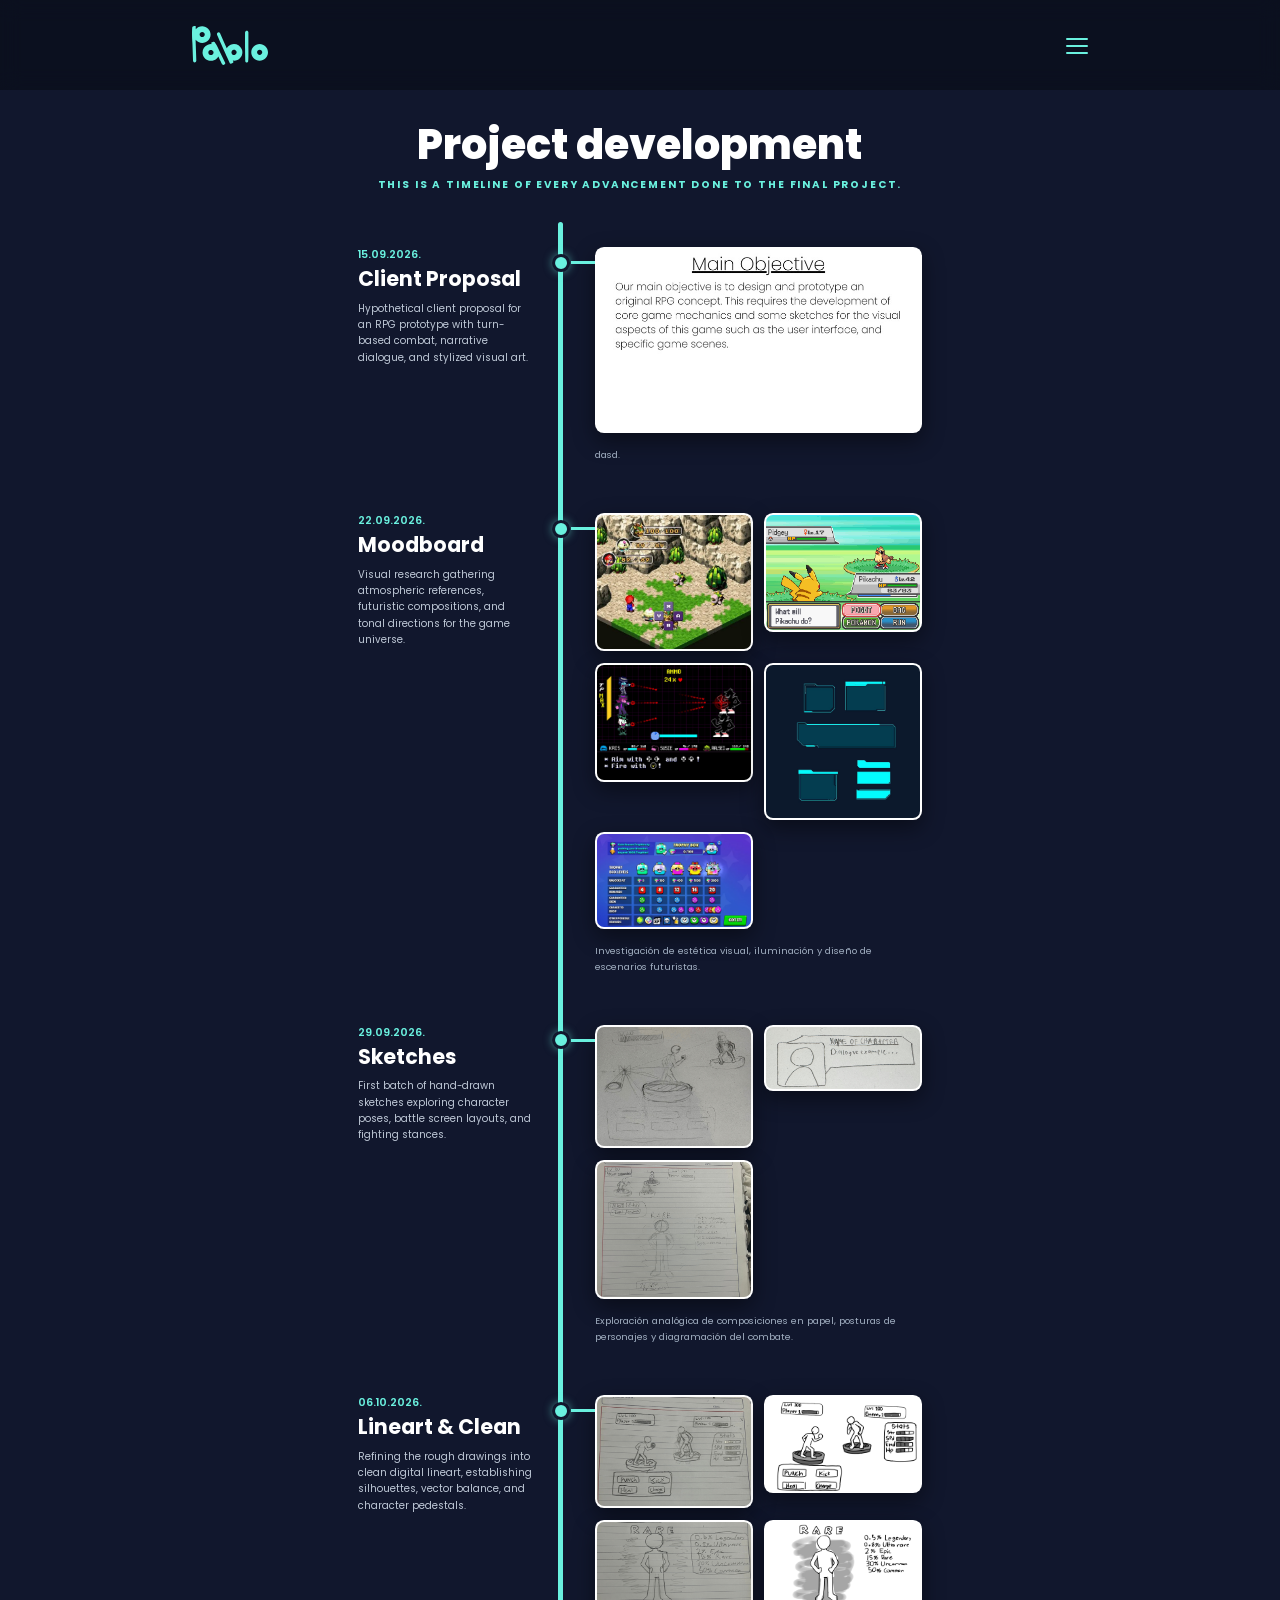
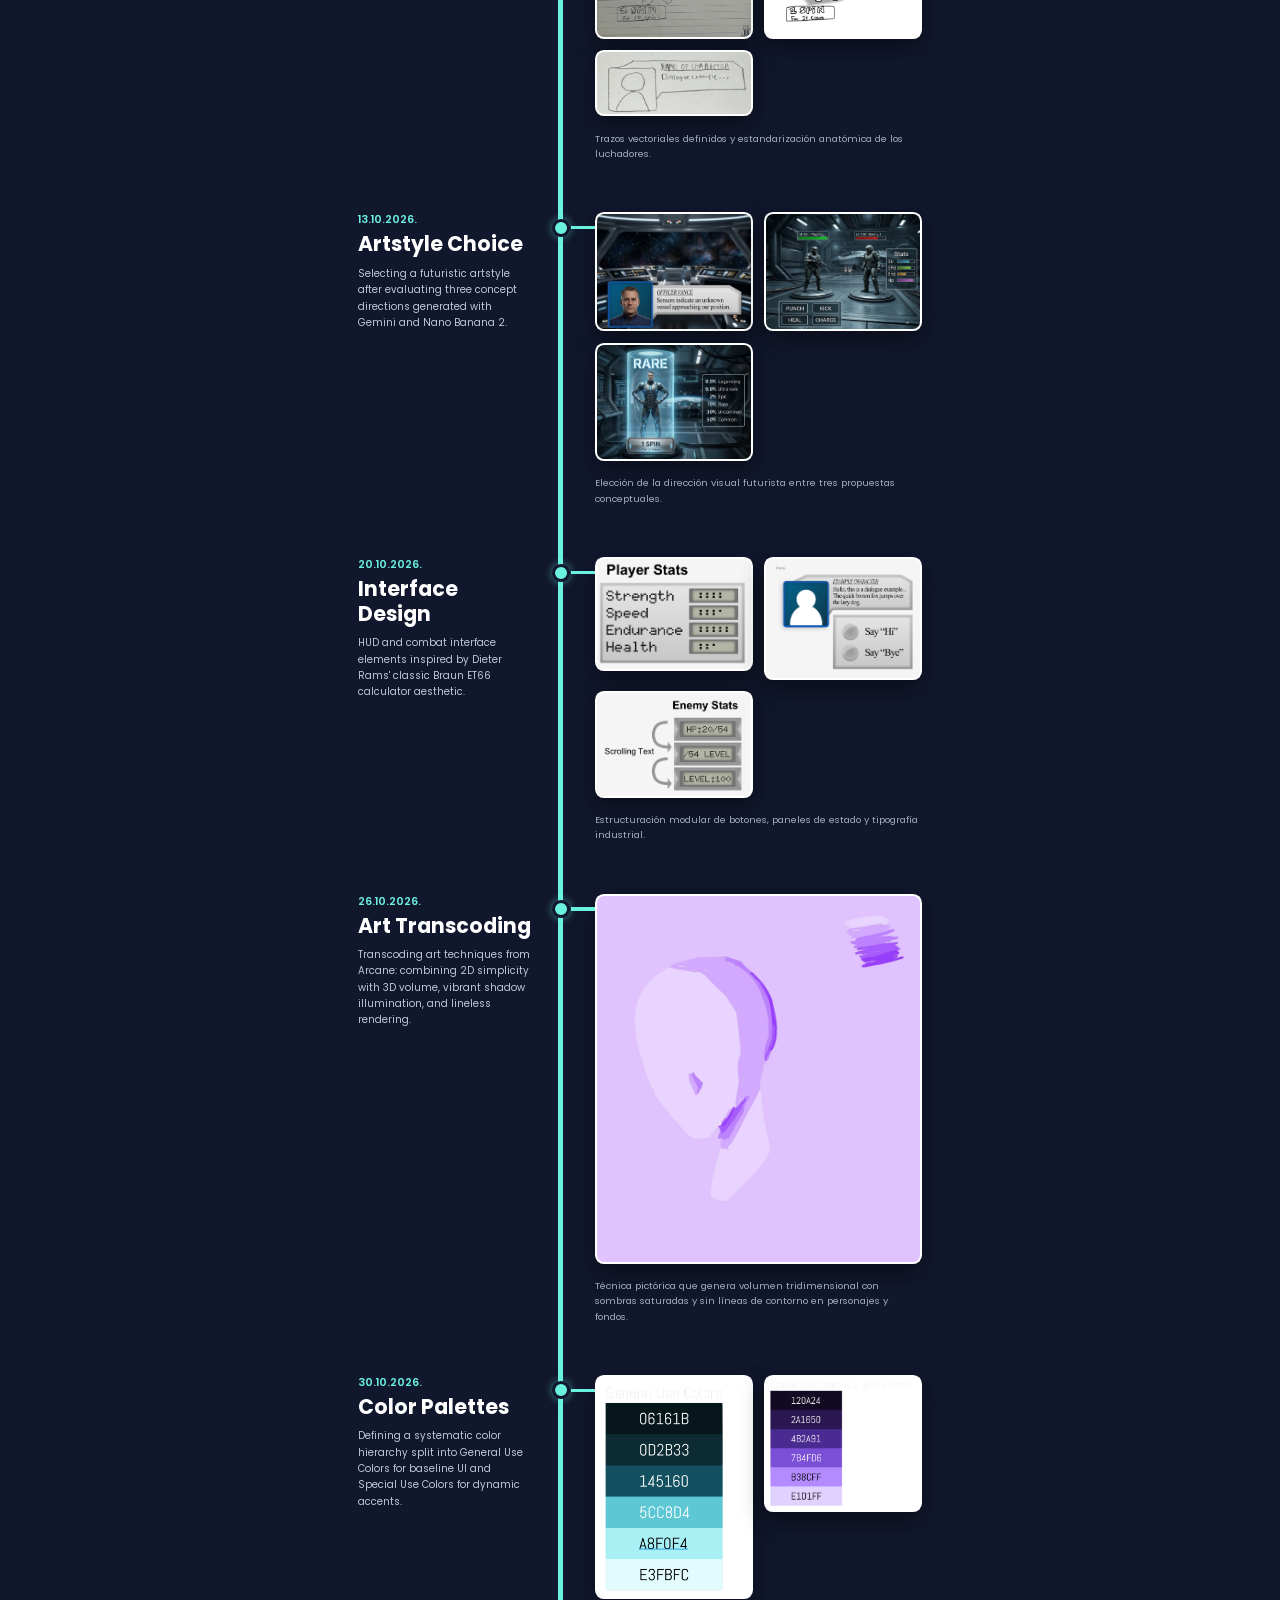
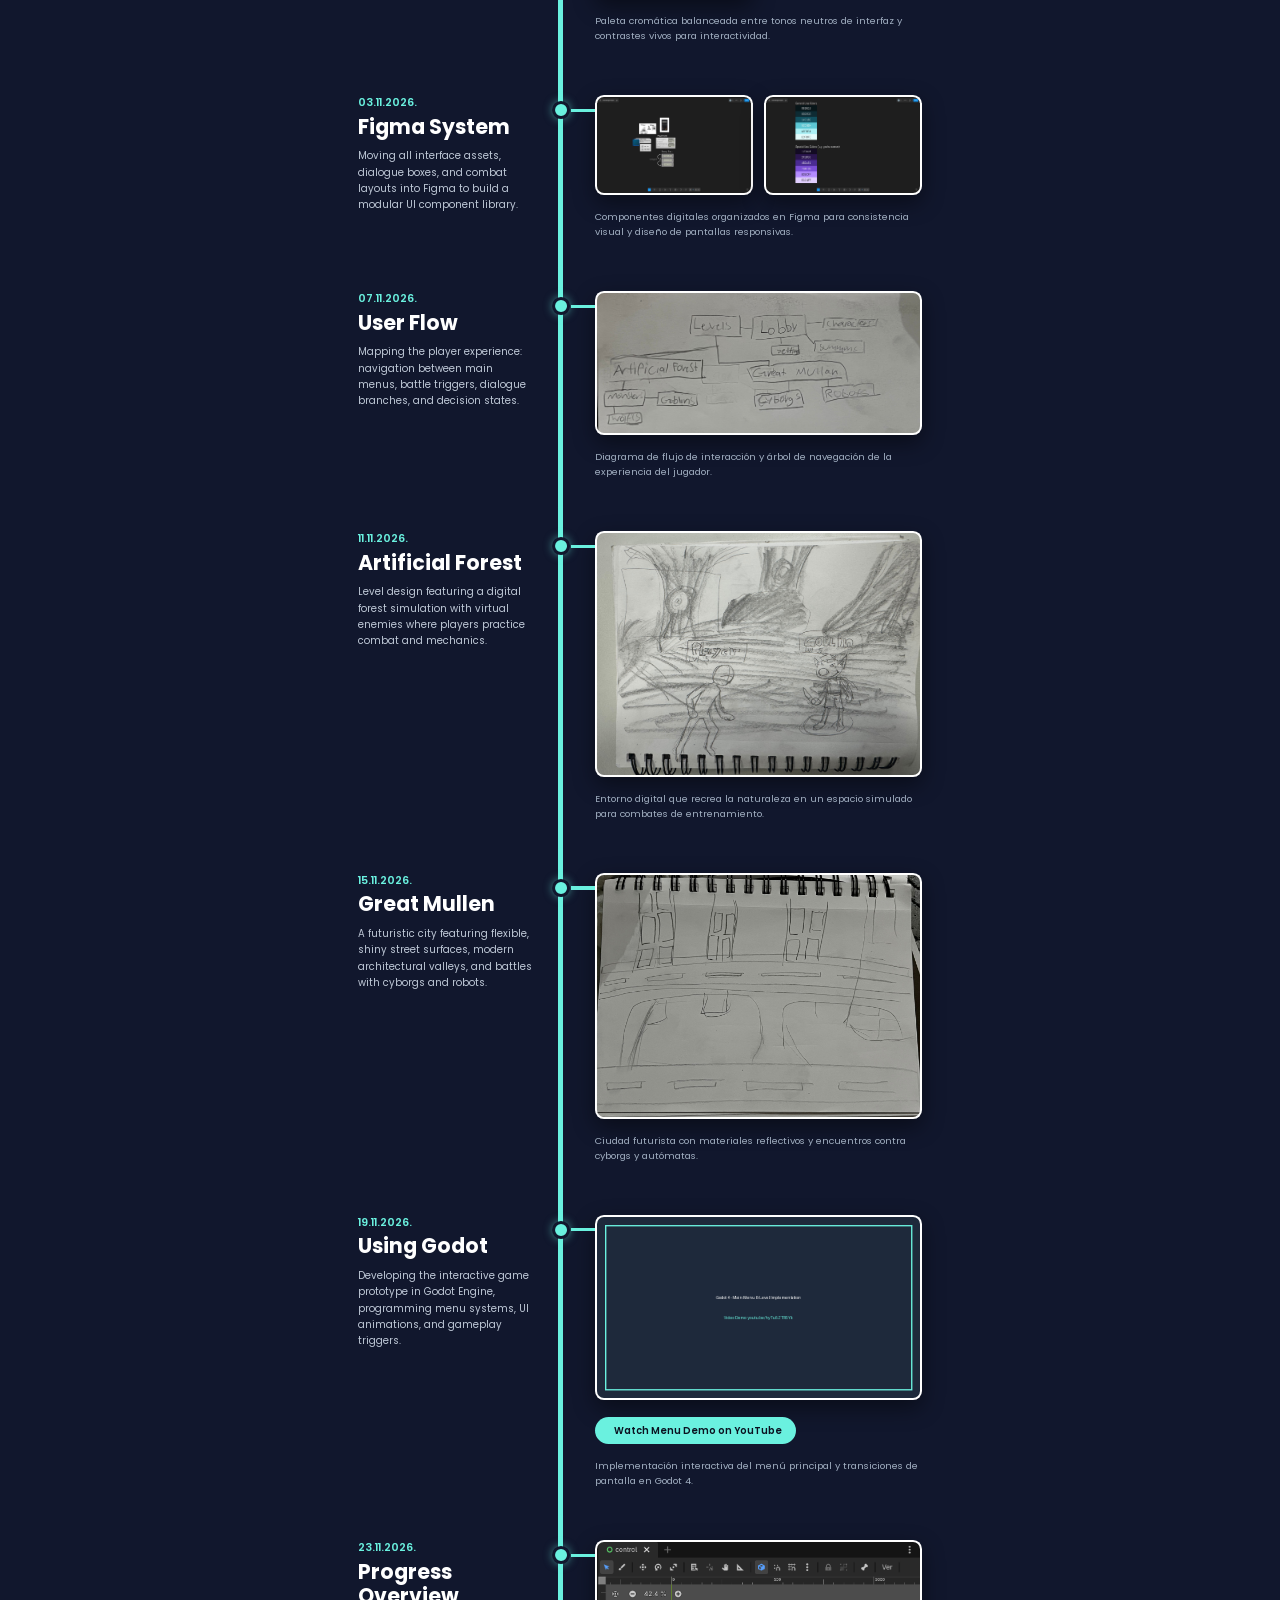
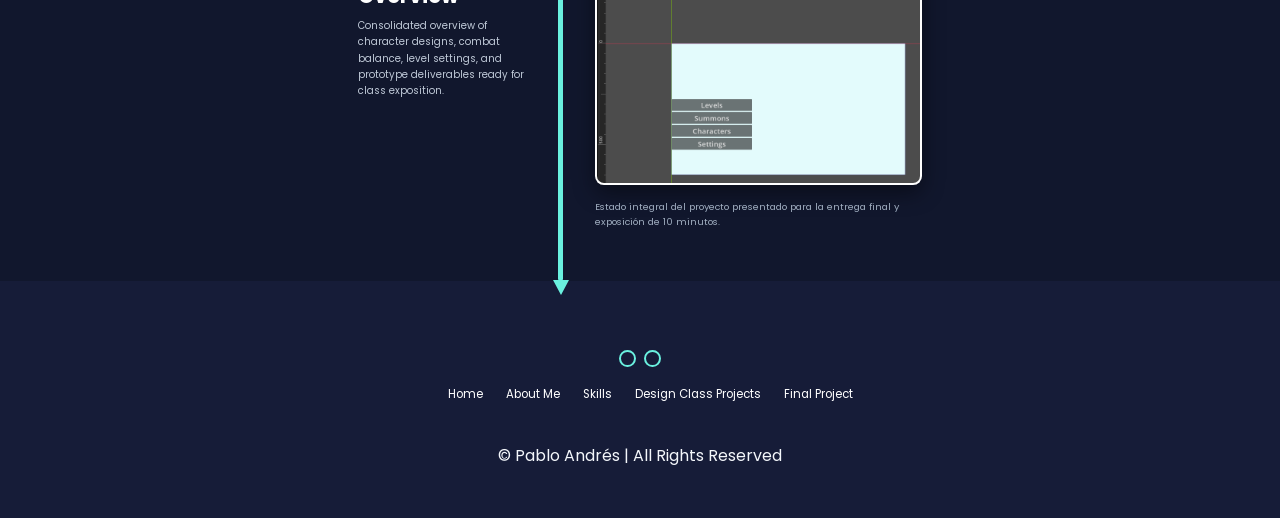
==== commit ad3a6ed8: "Expanded Final Project Site" ====
--- a/final.html
+++ b/final.html
@@ -28,7 +28,7 @@
             <a href="index.html#about">About</a>
             <a href="index.html#services">Skills</a>
             <a href="index.html#projects">Design Class Projects</a>
-            <a href="final.html" aria-current="page">Final Project</a>
+            <a href="#" aria-current="page">Final Project</a>
         </nav>
 
         <a href="mailto:pabloandres.rdzp@gmail.com">
@@ -38,197 +38,324 @@
 
     <main id="final-project" class="final-project">
         <section class="final-intro" aria-labelledby="final-title">
-            <p class="eyebrow">Design class final project</p>
             <h1 id="final-title">Project development</h1>
-            <p class="final-intro__copy">A timeline of the ideas, interfaces, and decisions behind my final design project.</p>
+            <p class="eyebrow">This is a timeline of every advancement done to the final project.</p>
         </section>
 
         <!-- Vertical Timeline -->
         <section class="timeline" aria-label="Final project timeline">
             <div class="timeline-container">
-                <article class="timeline-entry" id="entry-ui-elements">
-                    <!-- Region 1: Left (Title, Date, Description) -->
-                    <div class="timeline-meta">
-                        <time datetime="2026-11-08" class="timeline-date">08.11.2026.</time>
-                        <h2 class="timeline-title">UI Elements</h2>
-                        <p class="timeline-description">The first interface study translates the game concept into a dialogue box, character status display, and selectable actions. These elements establish the basic structure for player feedback and choices.</p>
-                    </div>
-
-                    <!-- Region 2: Middle (Thick vertical timeline spine with visible entry marker) -->
-                    <div class="timeline-spine-track" aria-hidden="true">
-                        <div class="timeline-spine"></div>
-                        <div class="timeline-marker"></div>
-                    </div>
-
-                    <!-- Region 3: Horizontal connector from the entry toward the content -->
-                    <div class="timeline-connector-track" aria-hidden="true">
-                        <div class="timeline-connector"></div>
-                    </div>
-
-                    <!-- Region 4: Right (Entry content) -->
-                    <div class="timeline-content">
-                        <!-- UI Demo inside bounded game-screen frame -->
-                        <div class="game-frame-container">
-                            <div class="game-frame" role="region" aria-label="Interactive game interface mockup">
-                                <!-- Battle Area -->
-                                <div class="game-battlefield">
-                                    <!-- Player Status Card -->
-                                    <div class="status-card player-status-card" aria-label="Player 1 status">
-                                        <div class="status-level">Lvl 100</div>
-                                        <div class="status-info-row">
-                                            <span class="status-name">Player 1</span>
-                                            <div class="health-bar-container" role="progressbar" aria-label="Player 1 Health" aria-valuenow="100" aria-valuemin="0" aria-valuemax="100">
-                                                <div class="health-bar-fill player-health-fill" style="width: 100%;"></div>
-                                            </div>
-                                        </div>
-                                    </div>
-
-                                    <!-- Enemy Status Card -->
-                                    <div class="status-card enemy-status-card" aria-label="Enemy 1 status">
-                                        <div class="status-level">Lvl 100</div>
-                                        <div class="status-info-row">
-                                            <span class="status-name">Enemy 1</span>
-                                            <div class="health-bar-container" role="progressbar" aria-label="Enemy 1 Health" aria-valuenow="100" aria-valuemin="0" aria-valuemax="100">
-                                                <div class="health-bar-fill enemy-health-fill" style="width: 100%;"></div>
-                                            </div>
-                                        </div>
-                                    </div>
-
-                                    <!-- Stats Panel -->
-                                    <div class="stats-panel" aria-label="Combat statistics">
-                                        <h3 class="stats-heading">Stats</h3>
-                                        <div class="stat-line">
-                                            <span class="stat-tag">Str</span>
-                                            <div class="stat-cells" aria-label="Strength: 3 out of 4">
-                                                <span class="stat-cell active"></span>
-                                                <span class="stat-cell active"></span>
-                                                <span class="stat-cell active"></span>
-                                                <span class="stat-cell"></span>
-                                            </div>
-                                        </div>
-                                        <div class="stat-line">
-                                            <span class="stat-tag">Spd</span>
-                                            <div class="stat-cells" aria-label="Speed: 4 out of 4">
-                                                <span class="stat-cell active"></span>
-                                                <span class="stat-cell active"></span>
-                                                <span class="stat-cell active"></span>
-                                                <span class="stat-cell active"></span>
-                                            </div>
-                                        </div>
-                                        <div class="stat-line">
-                                            <span class="stat-tag">End</span>
-                                            <div class="stat-cells" aria-label="Endurance: 3 out of 4">
-                                                <span class="stat-cell active"></span>
-                                                <span class="stat-cell active"></span>
-                                                <span class="stat-cell active"></span>
-                                                <span class="stat-cell"></span>
-                                            </div>
-                                        </div>
-                                        <div class="stat-line">
-                                            <span class="stat-tag">Hp</span>
-                                            <div class="stat-cells enemy-stat-cells" aria-label="Enemy HP: 2 out of 4">
-                                                <span class="stat-cell active enemy-hp-seg-1"></span>
-                                                <span class="stat-cell active enemy-hp-seg-2"></span>
-                                                <span class="stat-cell enemy-hp-seg-3"></span>
-                                                <span class="stat-cell enemy-hp-seg-4"></span>
-                                            </div>
-                                        </div>
-                                    </div>
-
-                                    <!-- Characters Stage -->
-                                    <div class="battle-characters" aria-hidden="true">
-                                        <!-- Player -->
-                                        <div class="character-box player-char-box">
-                                            <svg viewBox="0 0 160 190" class="char-svg player-svg" xmlns="http://www.w3.org/2000/svg">
-                                                <g class="pedestal-group">
-                                                    <ellipse cx="80" cy="162" rx="64" ry="20" fill="#555555" stroke="#161a22" stroke-width="4.5" />
-                                                    <ellipse cx="80" cy="154" rx="64" ry="20" fill="#dedede" stroke="#161a22" stroke-width="4.5" />
-                                                    <ellipse cx="80" cy="152" rx="54" ry="15" fill="#8d8d8d" stroke="#161a22" stroke-width="3" />
-                                                    <line x1="44" y1="156" x2="52" y2="167" stroke="#161a22" stroke-width="3.5" />
-                                                    <line x1="72" y1="160" x2="80" y2="171" stroke="#161a22" stroke-width="3.5" />
-                                                    <line x1="100" y1="160" x2="108" y2="171" stroke="#161a22" stroke-width="3.5" />
-                                                    <line x1="122" y1="154" x2="128" y2="163" stroke="#161a22" stroke-width="3.5" />
-                                                </g>
-                                                <g class="fighter-player" stroke="#161a22" stroke-width="5" stroke-linecap="round" stroke-linejoin="round" fill="none">
-                                                    <circle cx="86" cy="38" r="16" fill="#ffffff" />
-                                                    <path d="M 82 54 L 72 96" />
-                                                    <path d="M 72 96 L 58 126 L 46 146 L 60 147" />
-                                                    <path d="M 72 96 L 84 122 L 96 147 L 110 147" />
-                                                    <path d="M 78 64 L 60 84 L 66 98" />
-                                                    <path d="M 80 64 L 102 76 L 114 66" />
-                                                    <circle cx="116" cy="64" r="5" fill="#ffffff" stroke="#161a22" stroke-width="4" />
-                                                </g>
-                                            </svg>
-                                        </div>
-
-                                        <!-- Enemy -->
-                                        <div class="character-box enemy-char-box">
-                                            <svg viewBox="0 0 160 190" class="char-svg enemy-svg" xmlns="http://www.w3.org/2000/svg">
-                                                <g class="pedestal-group">
-                                                    <ellipse cx="80" cy="162" rx="60" ry="19" fill="#555555" stroke="#161a22" stroke-width="4.5" />
-                                                    <ellipse cx="80" cy="154" rx="60" ry="19" fill="#dedede" stroke="#161a22" stroke-width="4.5" />
-                                                    <ellipse cx="80" cy="152" rx="50" ry="14" fill="#8d8d8d" stroke="#161a22" stroke-width="3" />
-                                                    <line x1="48" y1="157" x2="54" y2="166" stroke="#161a22" stroke-width="3.5" />
-                                                    <line x1="74" y1="160" x2="80" y2="170" stroke="#161a22" stroke-width="3.5" />
-                                                    <line x1="102" y1="159" x2="108" y2="168" stroke="#161a22" stroke-width="3.5" />
-                                                </g>
-                                                <g class="fighter-enemy" stroke="#161a22" stroke-width="5" stroke-linecap="round" stroke-linejoin="round" fill="none">
-                                                    <circle cx="70" cy="36" r="15" fill="#ffffff" />
-                                                    <path d="M 72 51 L 84 88" />
-                                                    <path d="M 84 88 L 76 118 L 66 144 L 54 144" />
-                                                    <path d="M 84 88 L 96 116 L 102 143 L 114 143" />
-                                                    <path d="M 75 60 L 64 76 L 66 90" />
-                                                    <path d="M 77 60 L 92 72 L 90 92" />
-                                                </g>
-                                            </svg>
-                                        </div>
-                                    </div>
-
-                                    <!-- Action Controls Panel -->
-                                    <div class="action-panel" aria-label="Combat Actions">
-                                        <div class="action-buttons-grid">
-                                            <button type="button" class="combat-btn" data-action="punch">PUNCH</button>
-                                            <button type="button" class="combat-btn" data-action="kick">Kick</button>
-                                            <button type="button" class="combat-btn" data-action="heal">Heal</button>
-                                            <button type="button" class="combat-btn" data-action="charge">Charge</button>
-                                        </div>
-                                    </div>
-                                </div>
-
-                                <!-- Bottom Area: Dialogue Box & Options Box -->
-                                <div class="game-dialogue-area">
-                                    <!-- Dialogue Box -->
-                                    <div class="dialogue-panel" aria-labelledby="dialogue-name">
-                                        <div class="dialogue-portrait" aria-hidden="true">
-                                            <svg viewBox="0 0 76 76" class="portrait-svg" xmlns="http://www.w3.org/2000/svg">
-                                                <rect width="76" height="76" rx="12" fill="#1b4965" stroke="#0d2838" stroke-width="3" />
-                                                <circle cx="38" cy="28" r="15" fill="#ffffff" />
-                                                <path d="M 16 72 C 16 50 26 47 38 47 C 50 47 60 50 60 72 Z" fill="#ffffff" />
-                                            </svg>
-                                        </div>
-                                        <div class="dialogue-content">
-                                            <div id="dialogue-name" class="dialogue-speaker">EXAMPLE CHARACTER</div>
-                                            <p id="dialogue-text" class="dialogue-speech">Hello, this is a dialogue example… The quick brown fox jumps over the lazy dog.</p>
-                                        </div>
-                                    </div>
-
-                                    <!-- Options Box -->
-                                    <div class="options-panel" aria-label="Dialogue options">
-                                        <button type="button" class="choice-btn active" data-choice="hi" aria-pressed="true">
-                                            <span class="choice-indicator"><span class="choice-indicator-inner"></span></span>
-                                            <span class="choice-label">Say “Hi”</span>
-                                        </button>
-                                        <button type="button" class="choice-btn" data-choice="bye" aria-pressed="false">
-                                            <span class="choice-indicator"><span class="choice-indicator-inner"></span></span>
-                                            <span class="choice-label">Say “Bye”</span>
-                                        </button>
-                                    </div>
-                                </div>
-                            </div>
-                        </div>
-
-                        <!-- Explanatory description below the frame -->
-                        <p class="ui-description">The battle screen organizes player and enemy status, statistics, characters, and actions. The dialogue panel then gives the character a visual identity and a clear speaking area, while the options panel separates player choices into two simple, readable controls.</p>
+
+                <!-- 1. Client Proposal -->
+                <article class="timeline-entry" id="entry-proposal">
+                    <div class="timeline-meta">
+                        <time datetime="2026-09-15" class="timeline-date">15.09.2026.</time>
+                        <h2 class="timeline-title">Client Proposal</h2>
+                        <p class="timeline-description">Hypothetical client proposal for an RPG prototype with turn-based combat, narrative dialogue, and stylized visual art.</p>
+                    </div>
+                    <div class="timeline-spine-track" aria-hidden="true">
+                        <div class="timeline-spine"></div>
+                        <div class="timeline-marker"></div>
+                    </div>
+                    <div class="timeline-connector-track" aria-hidden="true">
+                        <div class="timeline-connector"></div>
+                    </div>
+                    <div class="timeline-content">
+                        <img src="/images/final/proposal/1.png" alt="Hypothetical Client Proposal and Project Implications" loading="lazy">
+                        <p class="timeline-note">dasd.</p>
+                    </div>
+                </article>
+
+                <!-- 2. Moodboard -->
+                <article class="timeline-entry" id="entry-moodboard">
+                    <div class="timeline-meta">
+                        <time datetime="2026-09-22" class="timeline-date">22.09.2026.</time>
+                        <h2 class="timeline-title">Moodboard</h2>
+                        <p class="timeline-description">Visual research gathering atmospheric references, futuristic compositions, and tonal directions for the game universe.</p>
+                    </div>
+                    <div class="timeline-spine-track" aria-hidden="true">
+                        <div class="timeline-spine"></div>
+                        <div class="timeline-marker"></div>
+                    </div>
+                    <div class="timeline-connector-track" aria-hidden="true">
+                        <div class="timeline-connector"></div>
+                    </div>
+                    <div class="timeline-content">
+                        <div class="timeline-images-grid">
+                            <img src="/images/final/moodboard/1.png" alt="Moodboard reference 1" loading="lazy">
+                            <img src="/images/final/moodboard/2.png" alt="Moodboard reference 2" loading="lazy">
+                            <img src="/images/final/moodboard/3.png" alt="Moodboard reference 3" loading="lazy">
+                            <img src="/images/final/moodboard/4.png" alt="Moodboard reference 4" loading="lazy">
+                            <img src="/images/final/moodboard/5.png" alt="Moodboard reference 5" loading="lazy">
+                        </div>
+                        <p class="timeline-note">Investigación de estética visual, iluminación y diseño de escenarios futuristas.</p>
+                    </div>
+                </article>
+
+                <!-- 3. Sketches -->
+                <article class="timeline-entry" id="entry-sketches">
+                    <div class="timeline-meta">
+                        <time datetime="2026-09-29" class="timeline-date">29.09.2026.</time>
+                        <h2 class="timeline-title">Sketches</h2>
+                        <p class="timeline-description">First batch of hand-drawn sketches exploring character poses, battle screen layouts, and fighting stances.</p>
+                    </div>
+                    <div class="timeline-spine-track" aria-hidden="true">
+                        <div class="timeline-spine"></div>
+                        <div class="timeline-marker"></div>
+                    </div>
+                    <div class="timeline-connector-track" aria-hidden="true">
+                        <div class="timeline-connector"></div>
+                    </div>
+                    <div class="timeline-content">
+                        <div class="timeline-images-grid">
+                            <img src="/images/final/sketches/1.png" alt="Character and battle sketches 1" loading="lazy">
+                            <img src="/images/final/sketches/2.png" alt="Character and battle sketches 2" loading="lazy">
+                            <img src="/images/final/sketches/3.png" alt="Character and battle sketches 3" loading="lazy">
+                        </div>
+                        <p class="timeline-note">Exploración analógica de composiciones en papel, posturas de personajes y diagramación del combate.</p>
+                    </div>
+                </article>
+
+                <!-- 4. Lineart / Clean -->
+                <article class="timeline-entry" id="entry-lineart">
+                    <div class="timeline-meta">
+                        <time datetime="2026-10-06" class="timeline-date">06.10.2026.</time>
+                        <h2 class="timeline-title">Lineart & Clean</h2>
+                        <p class="timeline-description">Refining the rough drawings into clean digital lineart, establishing silhouettes, vector balance, and character pedestals.</p>
+                    </div>
+                    <div class="timeline-spine-track" aria-hidden="true">
+                        <div class="timeline-spine"></div>
+                        <div class="timeline-marker"></div>
+                    </div>
+                    <div class="timeline-connector-track" aria-hidden="true">
+                        <div class="timeline-connector"></div>
+                    </div>
+                    <div class="timeline-content">
+                        <div class="timeline-images-grid">
+                            <img src="/images/final/lineart/1.png" alt="Clean digital lineart 1" loading="lazy">
+                            <img src="/images/final/lineart/2.png" alt="Clean digital lineart 2" loading="lazy">
+                            <img src="/images/final/lineart/3.png" alt="Clean digital lineart 3" loading="lazy">
+                            <img src="/images/final/lineart/4.png" alt="Clean digital lineart 4" loading="lazy">
+                            <img src="/images/final/lineart/5.png" alt="Clean digital lineart 5" loading="lazy">
+                        </div>
+                        <p class="timeline-note">Trazos vectoriales definidos y estandarización anatómica de los luchadores.</p>
+                    </div>
+                </article>
+
+                <!-- 5. Artstyle Choice -->
+                <article class="timeline-entry" id="entry-artstyle">
+                    <div class="timeline-meta">
+                        <time datetime="2026-10-13" class="timeline-date">13.10.2026.</time>
+                        <h2 class="timeline-title">Artstyle Choice</h2>
+                        <p class="timeline-description">Selecting a futuristic artstyle after evaluating three concept directions generated with Gemini and Nano Banana 2.</p>
+                    </div>
+                    <div class="timeline-spine-track" aria-hidden="true">
+                        <div class="timeline-spine"></div>
+                        <div class="timeline-marker"></div>
+                    </div>
+                    <div class="timeline-connector-track" aria-hidden="true">
+                        <div class="timeline-connector"></div>
+                    </div>
+                    <div class="timeline-content">
+                        <div class="timeline-images-grid">
+                            <img src="/images/final/artstyle/1.png" alt="Artstyle concept 1" loading="lazy">
+                            <img src="/images/final/artstyle/2.png" alt="Artstyle concept 2" loading="lazy">
+                            <img src="/images/final/artstyle/3.png" alt="Artstyle concept 3" loading="lazy">
+                        </div>
+                        <p class="timeline-note">Elección de la dirección visual futurista entre tres propuestas conceptuales.</p>
+                    </div>
+                </article>
+
+                <!-- 6. Interface Design -->
+                <article class="timeline-entry" id="entry-interface">
+                    <div class="timeline-meta">
+                        <time datetime="2026-10-20" class="timeline-date">20.10.2026.</time>
+                        <h2 class="timeline-title">Interface Design</h2>
+                        <p class="timeline-description">HUD and combat interface elements inspired by Dieter Rams' classic Braun ET66 calculator aesthetic.</p>
+                    </div>
+                    <div class="timeline-spine-track" aria-hidden="true">
+                        <div class="timeline-spine"></div>
+                        <div class="timeline-marker"></div>
+                    </div>
+                    <div class="timeline-connector-track" aria-hidden="true">
+                        <div class="timeline-connector"></div>
+                    </div>
+                    <div class="timeline-content">
+                        <div class="timeline-images-grid">
+                            <img src="/images/final/interface/1.png" alt="Braun ET66 calculator inspiration" loading="lazy">
+                            <img src="/images/final/interface/2.png" alt="Interface layout sketch" loading="lazy">
+                            <img src="/images/final/interface/3.png" alt="Digital UI elements mockup" loading="lazy">
+                        </div>
+                        <p class="timeline-note">Estructuración modular de botones, paneles de estado y tipografía industrial.</p>
+                    </div>
+                </article>
+
+                <!-- 7. Sketches / Concepts (Art Transcoding) -->
+                <article class="timeline-entry" id="entry-concepts">
+                    <div class="timeline-meta">
+                        <time datetime="2026-10-26" class="timeline-date">26.10.2026.</time>
+                        <h2 class="timeline-title">Art Transcoding</h2>
+                        <p class="timeline-description">Transcoding art techniques from Arcane: combining 2D simplicity with 3D volume, vibrant shadow illumination, and lineless rendering.</p>
+                    </div>
+                    <div class="timeline-spine-track" aria-hidden="true">
+                        <div class="timeline-spine"></div>
+                        <div class="timeline-marker"></div>
+                    </div>
+                    <div class="timeline-connector-track" aria-hidden="true">
+                        <div class="timeline-connector"></div>
+                    </div>
+                    <div class="timeline-content">
+                        <img src="/images/final/concepts/1.png" alt="Arcane visual transcoding study" loading="lazy">
+                        <p class="timeline-note">Técnica pictórica que genera volumen tridimensional con sombras saturadas y sin líneas de contorno en personajes y fondos.</p>
+                    </div>
+                </article>
+
+                <!-- 8. Palettes -->
+                <article class="timeline-entry" id="entry-palettes">
+                    <div class="timeline-meta">
+                        <time datetime="2026-10-30" class="timeline-date">30.10.2026.</time>
+                        <h2 class="timeline-title">Color Palettes</h2>
+                        <p class="timeline-description">Defining a systematic color hierarchy split into General Use Colors for baseline UI and Special Use Colors for dynamic accents.</p>
+                    </div>
+                    <div class="timeline-spine-track" aria-hidden="true">
+                        <div class="timeline-spine"></div>
+                        <div class="timeline-marker"></div>
+                    </div>
+                    <div class="timeline-connector-track" aria-hidden="true">
+                        <div class="timeline-connector"></div>
+                    </div>
+                    <div class="timeline-content">
+                        <div class="timeline-images-grid">
+                            <img src="/images/final/palettes/1.png" alt="General Use Colors palette" loading="lazy">
+                            <img src="/images/final/palettes/2.png" alt="Special Use Colors palette" loading="lazy">
+                        </div>
+                        <p class="timeline-note">Paleta cromática balanceada entre tonos neutros de interfaz y contrastes vivos para interactividad.</p>
+                    </div>
+                </article>
+
+                <!-- 9. Figma Migration -->
+                <article class="timeline-entry" id="entry-figma">
+                    <div class="timeline-meta">
+                        <time datetime="2026-11-03" class="timeline-date">03.11.2026.</time>
+                        <h2 class="timeline-title">Figma System</h2>
+                        <p class="timeline-description">Moving all interface assets, dialogue boxes, and combat layouts into Figma to build a modular UI component library.</p>
+                    </div>
+                    <div class="timeline-spine-track" aria-hidden="true">
+                        <div class="timeline-spine"></div>
+                        <div class="timeline-marker"></div>
+                    </div>
+                    <div class="timeline-connector-track" aria-hidden="true">
+                        <div class="timeline-connector"></div>
+                    </div>
+                    <div class="timeline-content">
+                        <div class="timeline-images-grid">
+                            <img src="/images/final/figma/1.png" alt="Figma workspace layout 1" loading="lazy">
+                            <img src="/images/final/figma/2.png" alt="Figma workspace layout 2" loading="lazy">
+                        </div>
+                        <p class="timeline-note">Componentes digitales organizados en Figma para consistencia visual y diseño de pantallas responsivas.</p>
+                    </div>
+                </article>
+
+                <!-- 10. User Flow -->
+                <article class="timeline-entry" id="entry-userflow">
+                    <div class="timeline-meta">
+                        <time datetime="2026-11-07" class="timeline-date">07.11.2026.</time>
+                        <h2 class="timeline-title">User Flow</h2>
+                        <p class="timeline-description">Mapping the player experience: navigation between main menus, battle triggers, dialogue branches, and decision states.</p>
+                    </div>
+                    <div class="timeline-spine-track" aria-hidden="true">
+                        <div class="timeline-spine"></div>
+                        <div class="timeline-marker"></div>
+                    </div>
+                    <div class="timeline-connector-track" aria-hidden="true">
+                        <div class="timeline-connector"></div>
+                    </div>
+                    <div class="timeline-content">
+                        <img src="/images/final/userflow/1.png" alt="Game navigation and user flow architecture" loading="lazy">
+                        <p class="timeline-note">Diagrama de flujo de interacción y árbol de navegación de la experiencia del jugador.</p>
+                    </div>
+                </article>
+
+                <!-- 11. Level Design: Artificial Forest -->
+                <article class="timeline-entry" id="entry-forest">
+                    <div class="timeline-meta">
+                        <time datetime="2026-11-11" class="timeline-date">11.11.2026.</time>
+                        <h2 class="timeline-title">Artificial Forest</h2>
+                        <p class="timeline-description">Level design featuring a digital forest simulation with virtual enemies where players practice combat and mechanics.</p>
+                    </div>
+                    <div class="timeline-spine-track" aria-hidden="true">
+                        <div class="timeline-spine"></div>
+                        <div class="timeline-marker"></div>
+                    </div>
+                    <div class="timeline-connector-track" aria-hidden="true">
+                        <div class="timeline-connector"></div>
+                    </div>
+                    <div class="timeline-content">
+                        <img src="/images/final/forest/1.png" alt="Artificial Forest simulation level environment" loading="lazy">
+                        <p class="timeline-note">Entorno digital que recrea la naturaleza en un espacio simulado para combates de entrenamiento.</p>
+                    </div>
+                </article>
+
+                <!-- 12. Level Design: Great Mullen -->
+                <article class="timeline-entry" id="entry-city">
+                    <div class="timeline-meta">
+                        <time datetime="2026-11-15" class="timeline-date">15.11.2026.</time>
+                        <h2 class="timeline-title">Great Mullen</h2>
+                        <p class="timeline-description">A futuristic city featuring flexible, shiny street surfaces, modern architectural valleys, and battles with cyborgs and robots.</p>
+                    </div>
+                    <div class="timeline-spine-track" aria-hidden="true">
+                        <div class="timeline-spine"></div>
+                        <div class="timeline-marker"></div>
+                    </div>
+                    <div class="timeline-connector-track" aria-hidden="true">
+                        <div class="timeline-connector"></div>
+                    </div>
+                    <div class="timeline-content">
+                        <img src="/images/final/city/1.png" alt="Great Mullen futuristic metropolis level" loading="lazy">
+                        <p class="timeline-note">Ciudad futurista con materiales reflectivos y encuentros contra cyborgs y autómatas.</p>
+                    </div>
+                </article>
+
+                <!-- 13. Using Godot -->
+                <article class="timeline-entry" id="entry-godot">
+                    <div class="timeline-meta">
+                        <time datetime="2026-11-19" class="timeline-date">19.11.2026.</time>
+                        <h2 class="timeline-title">Using Godot</h2>
+                        <p class="timeline-description">Developing the interactive game prototype in Godot Engine, programming menu systems, UI animations, and gameplay triggers.</p>
+                    </div>
+                    <div class="timeline-spine-track" aria-hidden="true">
+                        <div class="timeline-spine"></div>
+                        <div class="timeline-marker"></div>
+                    </div>
+                    <div class="timeline-connector-track" aria-hidden="true">
+                        <div class="timeline-connector"></div>
+                    </div>
+                    <div class="timeline-content">
+                        <img src="/images/final/godot/1.png" alt="Godot Engine prototype menu implementation" loading="lazy">
+                        <a href="https://www.youtube.com/watch?v=hyTu5ZTR5Yk" target="_blank" rel="noreferrer" class="timeline-btn">
+                            <i class="bxl bx-youtube"></i> Watch Menu Demo on YouTube
+                        </a>
+                        <p class="timeline-note">Implementación interactiva del menú principal y transiciones de pantalla en Godot 4.</p>
+                    </div>
+                </article>
+
+                <!-- 14. Development Progress -->
+                <article class="timeline-entry" id="entry-progress">
+                    <div class="timeline-meta">
+                        <time datetime="2026-11-23" class="timeline-date">23.11.2026.</time>
+                        <h2 class="timeline-title">Progress Overview</h2>
+                        <p class="timeline-description">Consolidated overview of character designs, combat balance, level settings, and prototype deliverables ready for class exposition.</p>
+                    </div>
+                    <div class="timeline-spine-track" aria-hidden="true">
+                        <div class="timeline-spine"></div>
+                        <div class="timeline-marker"></div>
+                    </div>
+                    <div class="timeline-connector-track" aria-hidden="true">
+                        <div class="timeline-connector"></div>
+                    </div>
+                    <div class="timeline-content">
+                        <img src="/images/final/progress/1.png" alt="Final development progress overview" loading="lazy">
+                        <p class="timeline-note">Estado integral del proyecto presentado para la entrega final y exposición de 10 minutos.</p>
                     </div>
                 </article>
             </div>
@@ -250,7 +377,7 @@
             <li><a href="index.html#about">About Me</a></li>
             <li><a href="index.html#services">Skills</a></li>
             <li><a href="index.html#projects">Design Class Projects</a></li>
-            <li><a href="final.html">Final Project</a></li>
+            <li><a href="#">Final Project</a></li>
         </ul>
 
         <p class="copyright">© Pablo Andrés | All Rights Reserved</p>
--- a/styles.css
+++ b/styles.css
@@ -3,7 +3,6 @@
     padding: 0;
     box-sizing: border-box;
     text-decoration: none;
-    scroll-behavior: smooth;
     font-family: "Poppins", sans-serif;
 }
 :root {
@@ -17,13 +16,14 @@
 }
 html {
     font-size: 60%;
-    overflow-x: hidden;
+    scroll-behavior: smooth;
+    overflow-x: clip;
 }
 body {
     /* background-color: var(--bg-color); */
     background-color: black;
     color: var(--text-color);
-    overflow-x: hidden;
+    overflow-x: clip;
 }
 /* .header {
     position: fixed;
@@ -630,8 +630,8 @@
 
     list-style: none;
     overflow-x: auto;
-    overflow-y: hidden;
-    overscroll-behavior-x: contain;
+    overflow-y: visible;
+    overscroll-behavior: auto;
     scroll-snap-type: x mandatory;
 }
 
--- a/final.css
+++ b/final.css
@@ -6,7 +6,7 @@
 /* Reset generic section and span defaults from styles.css & header.css inside final project */
 .final-project section {
     min-height: auto;
-    padding: 0;
+    padding-top: 4rem;
 }
 
 .final-project span {
@@ -26,7 +26,7 @@
     min-height: 100vh;
     padding: 14rem 6% 8rem;
     background: var(--bg-color);
-    overflow-x: hidden;
+    overflow-x: clip;
 }
 
 /* Intro Section */
@@ -89,7 +89,7 @@
 
 .timeline-entry {
     display: grid;
-    grid-template-columns: 21rem 3.2rem 3.8rem minmax(0, 1fr);
+    grid-template-columns: 30rem 3.2rem 3.8rem minmax(0, 1fr);
     column-gap: 0;
     align-items: start;
     position: relative;
@@ -98,7 +98,7 @@
 /* Region 1: Left Meta */
 .timeline-meta {
     grid-column: 1;
-    text-align: right;
+    text-align: left;
     padding-right: 2.8rem;
 }
 
@@ -132,6 +132,7 @@
     min-height: 100%;
     display: flex;
     justify-content: center;
+    pointer-events: none;
 }
 
 .timeline-spine {
@@ -176,6 +177,7 @@
     grid-column: 3;
     position: relative;
     height: 100%;
+    pointer-events: none;
 }
 
 .timeline-connector {
@@ -194,6 +196,99 @@
     display: flex;
     flex-direction: column;
     gap: 2.2rem;
+}
+
+/* Timeline Media & Image Helpers */
+.timeline-content img {
+    background-color: white;
+    width: 100%;
+    height: auto;
+    border-radius: 1.4rem;
+    border: 2px solid rgba(255, 255, 255, 0.08);
+    box-shadow: 0 1.2rem 3.5rem rgba(0, 0, 0, 0.45);
+    display: block;
+    transition: transform 0.3s ease, border-color 0.3s ease;
+}
+
+.timeline-content img:hover {
+    border-color: var(--main-color);
+    transform: translateY(-2px);
+}
+
+.timeline-images-grid {
+    display: grid;
+    grid-template-columns: repeat(auto-fit, minmax(24rem, 1fr));
+    gap: 1.8rem;
+    width: 100%;
+}
+
+.timeline-image-slot {
+    width: 100%;
+    min-height: 22rem;
+    border-radius: 1.4rem;
+    border: 2px dashed rgba(106, 241, 223, 0.4);
+    background: rgba(22, 27, 34, 0.7);
+    display: flex;
+    flex-direction: column;
+    align-items: center;
+    justify-content: center;
+    padding: 2.5rem;
+    text-align: center;
+    color: #94a3b8;
+    gap: 1rem;
+    box-sizing: border-box;
+    transition: border-color 0.3s ease, background 0.3s ease;
+}
+
+.timeline-image-slot:hover {
+    border-color: var(--main-color);
+    background: rgba(22, 27, 34, 0.95);
+}
+
+.timeline-image-slot i {
+    font-size: 4rem;
+    color: var(--main-color);
+    opacity: 0.85;
+}
+
+.timeline-image-slot span {
+    font-size: 1.5rem;
+    font-weight: 500;
+    color: #e2e8f0;
+}
+
+.timeline-image-slot small {
+    font-size: 1.3rem;
+    color: #64748b;
+}
+
+.timeline-note {
+    font-size: 1.5rem;
+    line-height: 1.6;
+    color: #a0aec0;
+    margin: 0;
+}
+
+.timeline-btn {
+    display: inline-flex;
+    align-items: center;
+    gap: 0.8rem;
+    padding: 1rem 2.2rem;
+    font-size: 1.5rem;
+    font-weight: 600;
+    border-radius: 3rem;
+    background-color: var(--main-color);
+    color: #0b1120;
+    text-decoration: none;
+    transition: transform 0.2s ease, box-shadow 0.2s ease;
+    width: fit-content;
+    margin-top: 0.5rem;
+}
+
+.timeline-btn:hover {
+    transform: translateY(-2px);
+    box-shadow: 0 0.8rem 2rem rgba(106, 241, 223, 0.4);
+    color: #0b1120;
 }
 
 /* ==========================================================================
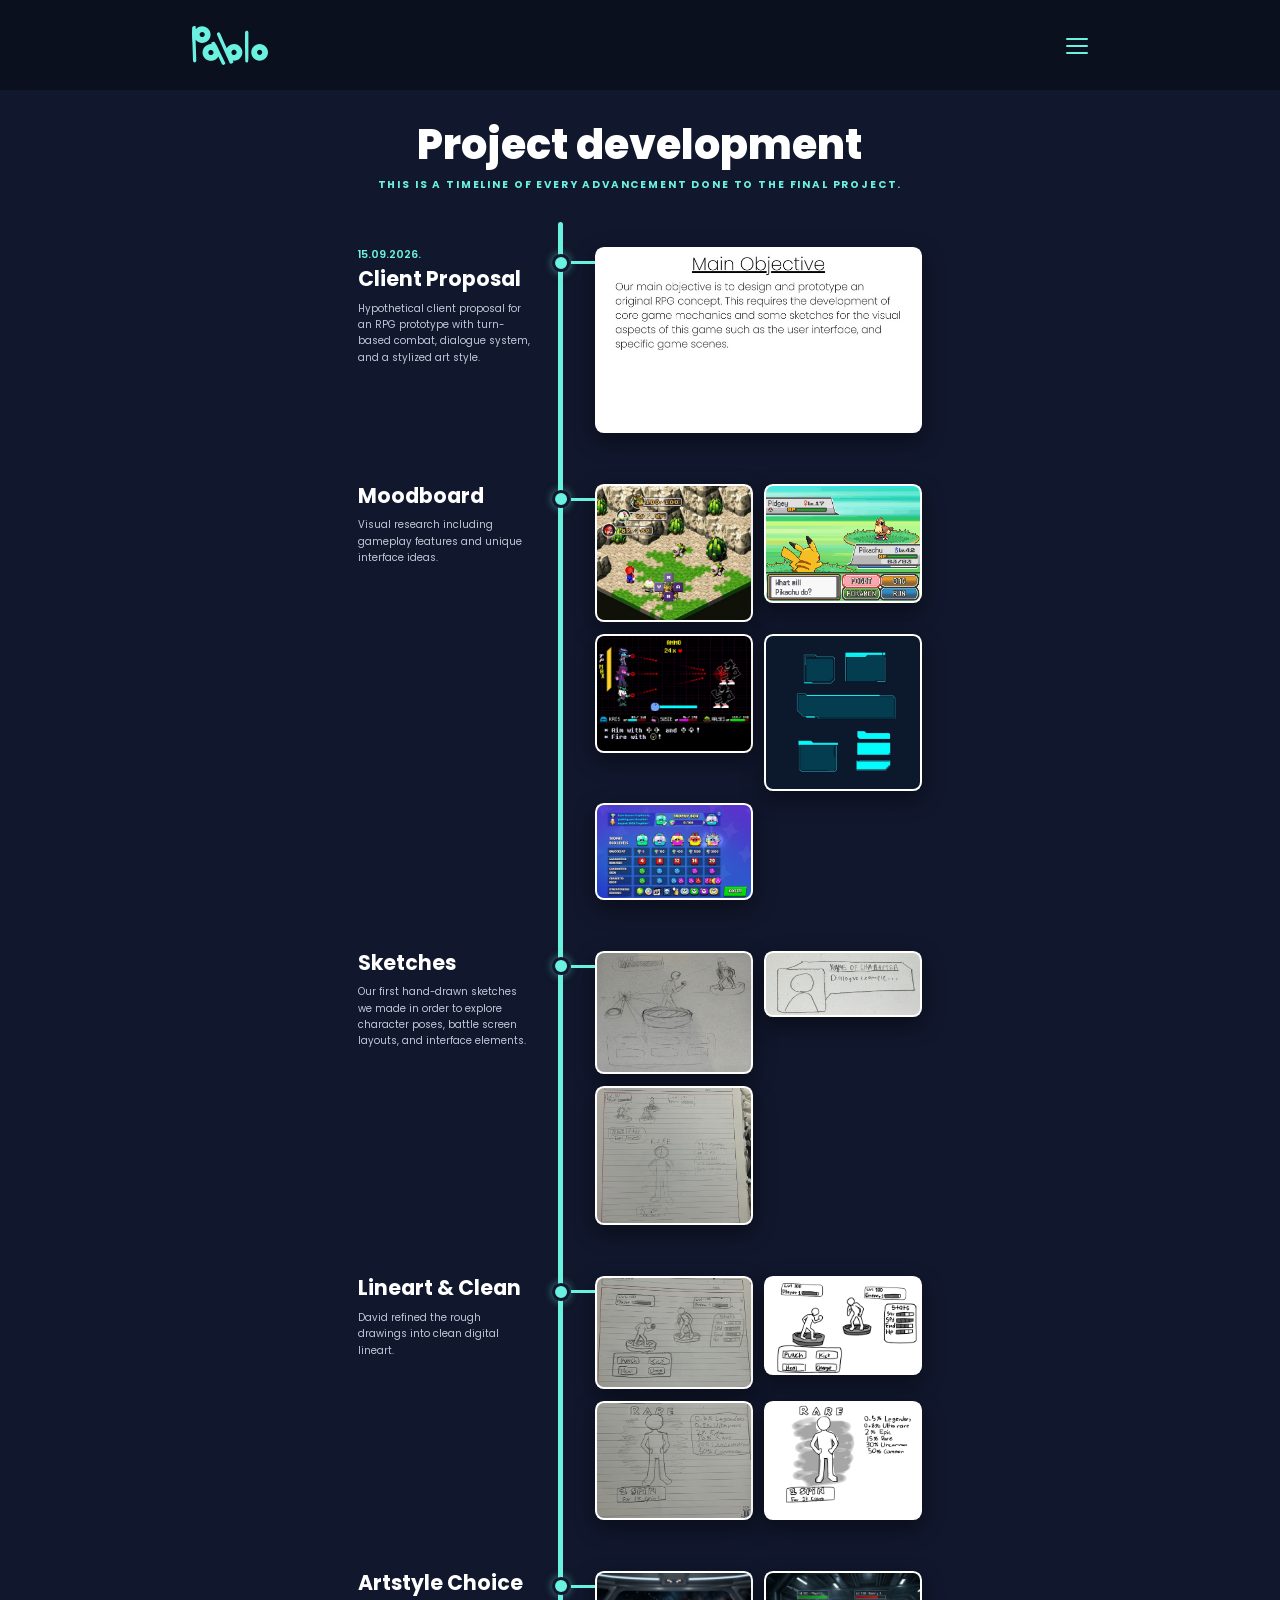
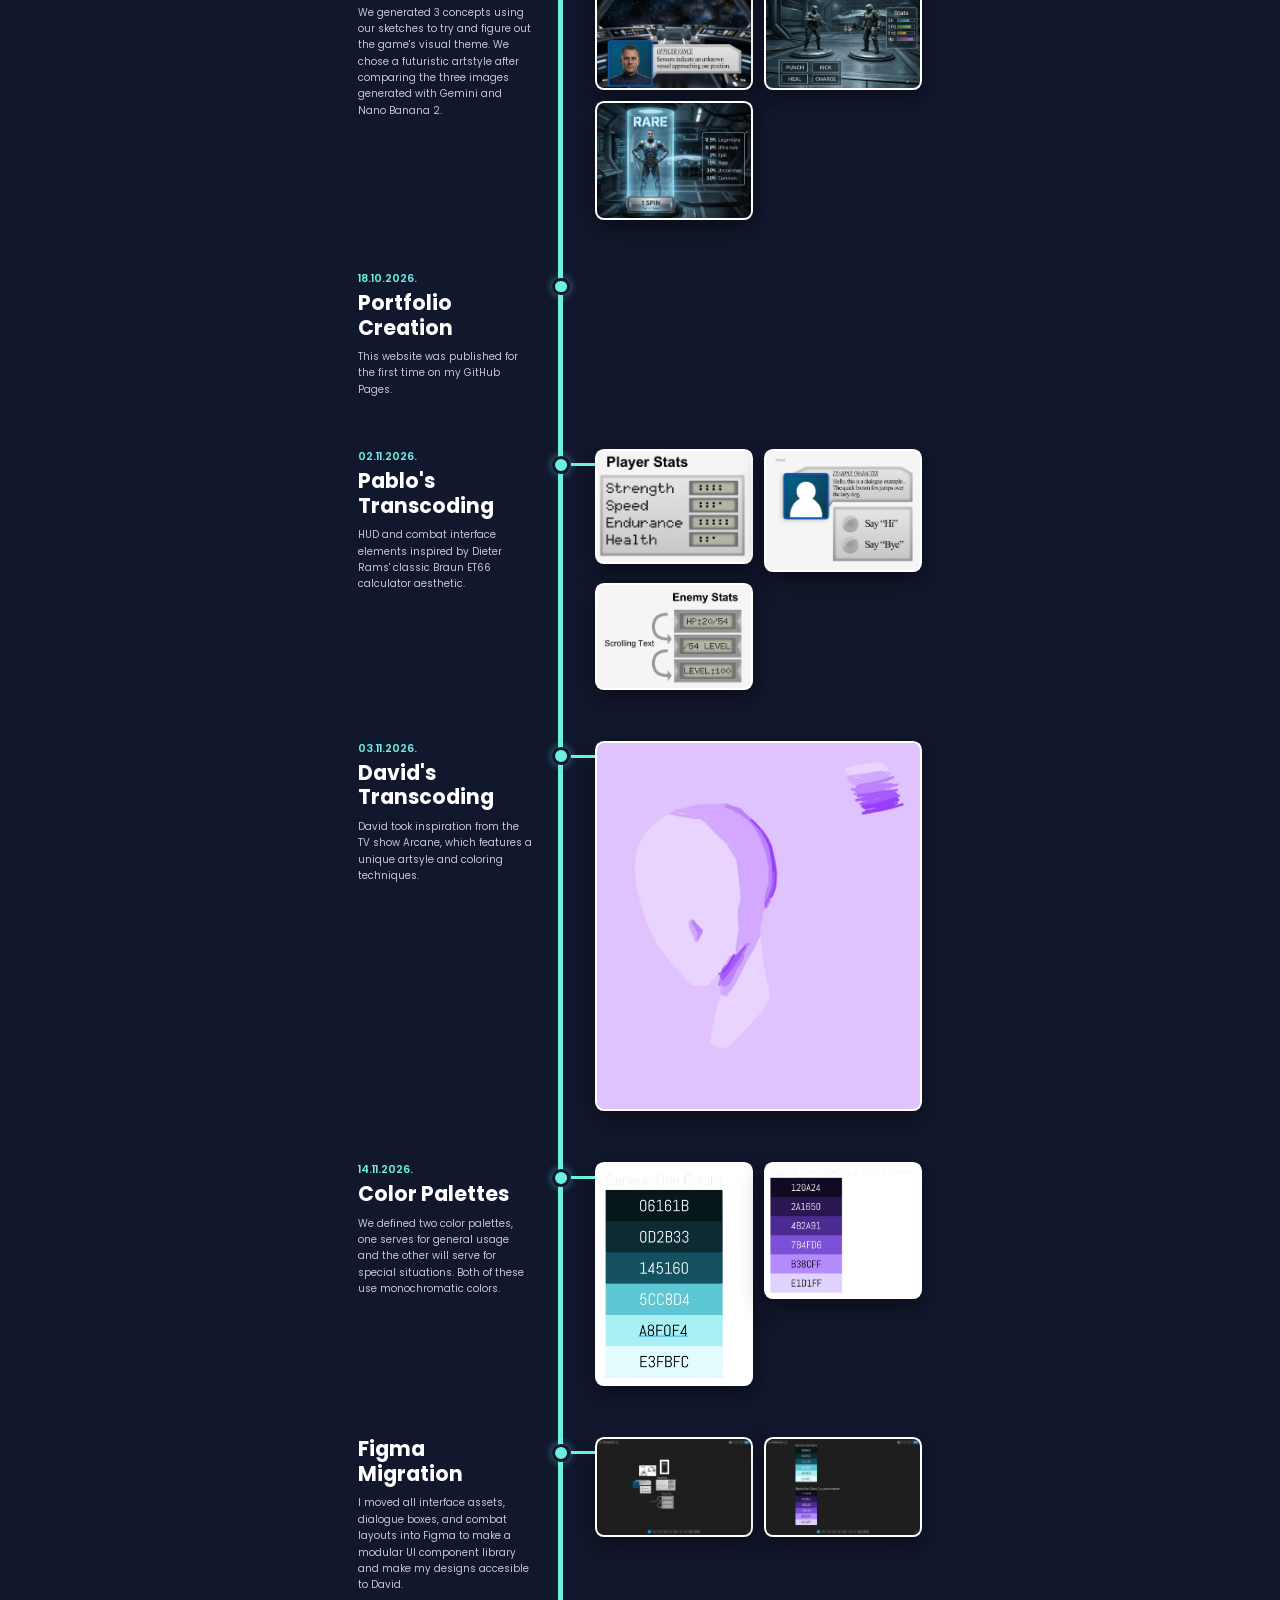
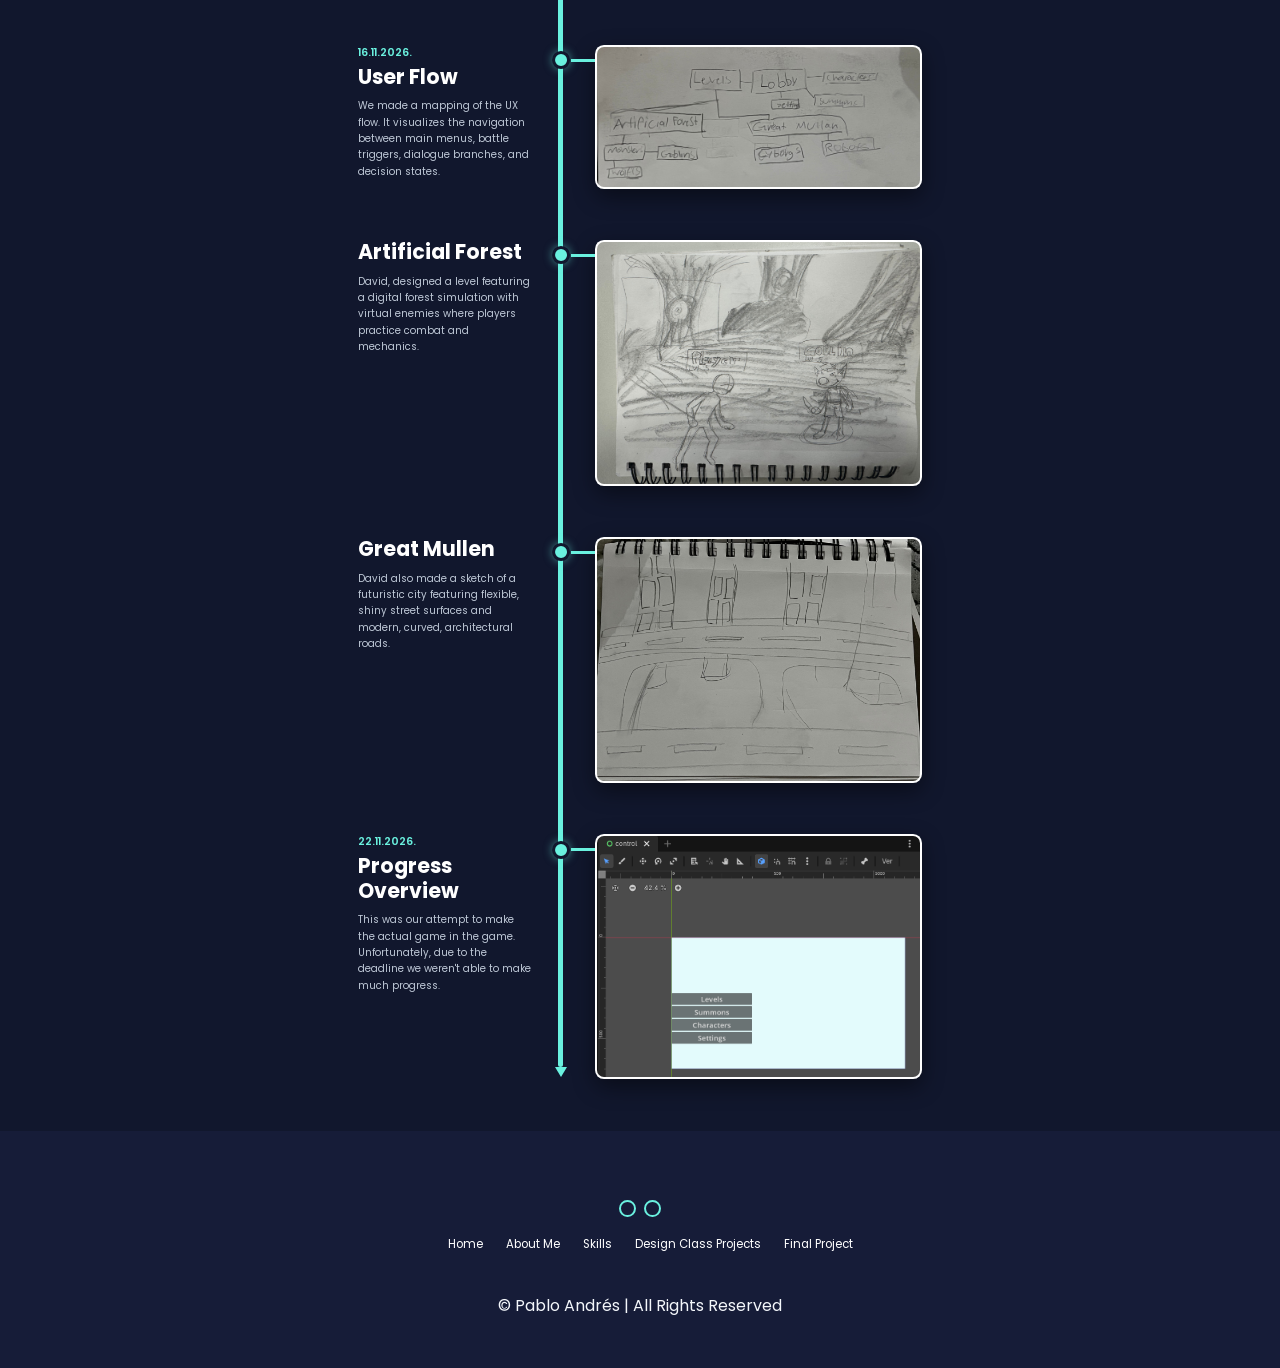
==== commit 31171994: "Description of every timeline entry" ====
--- a/final.html
+++ b/final.html
@@ -51,7 +51,7 @@
                     <div class="timeline-meta">
                         <time datetime="2026-09-15" class="timeline-date">15.09.2026.</time>
                         <h2 class="timeline-title">Client Proposal</h2>
-                        <p class="timeline-description">Hypothetical client proposal for an RPG prototype with turn-based combat, narrative dialogue, and stylized visual art.</p>
+                        <p class="timeline-description">Hypothetical client proposal for an RPG prototype with turn-based combat, dialogue system, and a stylized art style.</p>
                     </div>
                     <div class="timeline-spine-track" aria-hidden="true">
                         <div class="timeline-spine"></div>
@@ -62,16 +62,15 @@
                     </div>
                     <div class="timeline-content">
                         <img src="/images/final/proposal/1.png" alt="Hypothetical Client Proposal and Project Implications" loading="lazy">
-                        <p class="timeline-note">dasd.</p>
                     </div>
                 </article>
 
                 <!-- 2. Moodboard -->
                 <article class="timeline-entry" id="entry-moodboard">
                     <div class="timeline-meta">
-                        <time datetime="2026-09-22" class="timeline-date">22.09.2026.</time>
+                        <!-- <time datetime="2026-09-22" class="timeline-date">22.09.2026.</time> -->
                         <h2 class="timeline-title">Moodboard</h2>
-                        <p class="timeline-description">Visual research gathering atmospheric references, futuristic compositions, and tonal directions for the game universe.</p>
+                        <p class="timeline-description">Visual research including gameplay features and unique interface ideas.</p>
                     </div>
                     <div class="timeline-spine-track" aria-hidden="true">
                         <div class="timeline-spine"></div>
@@ -88,16 +87,14 @@
                             <img src="/images/final/moodboard/4.png" alt="Moodboard reference 4" loading="lazy">
                             <img src="/images/final/moodboard/5.png" alt="Moodboard reference 5" loading="lazy">
                         </div>
-                        <p class="timeline-note">Investigación de estética visual, iluminación y diseño de escenarios futuristas.</p>
                     </div>
                 </article>
 
                 <!-- 3. Sketches -->
                 <article class="timeline-entry" id="entry-sketches">
                     <div class="timeline-meta">
-                        <time datetime="2026-09-29" class="timeline-date">29.09.2026.</time>
                         <h2 class="timeline-title">Sketches</h2>
-                        <p class="timeline-description">First batch of hand-drawn sketches exploring character poses, battle screen layouts, and fighting stances.</p>
+                        <p class="timeline-description">Our first hand-drawn sketches we made in order to explore character poses, battle screen layouts, and interface elements.</p>
                     </div>
                     <div class="timeline-spine-track" aria-hidden="true">
                         <div class="timeline-spine"></div>
@@ -112,16 +109,14 @@
                             <img src="/images/final/sketches/2.png" alt="Character and battle sketches 2" loading="lazy">
                             <img src="/images/final/sketches/3.png" alt="Character and battle sketches 3" loading="lazy">
                         </div>
-                        <p class="timeline-note">Exploración analógica de composiciones en papel, posturas de personajes y diagramación del combate.</p>
                     </div>
                 </article>
 
                 <!-- 4. Lineart / Clean -->
                 <article class="timeline-entry" id="entry-lineart">
                     <div class="timeline-meta">
-                        <time datetime="2026-10-06" class="timeline-date">06.10.2026.</time>
                         <h2 class="timeline-title">Lineart & Clean</h2>
-                        <p class="timeline-description">Refining the rough drawings into clean digital lineart, establishing silhouettes, vector balance, and character pedestals.</p>
+                        <p class="timeline-description">David refined the rough drawings into clean digital lineart.</p>
                     </div>
                     <div class="timeline-spine-track" aria-hidden="true">
                         <div class="timeline-spine"></div>
@@ -136,18 +131,15 @@
                             <img src="/images/final/lineart/2.png" alt="Clean digital lineart 2" loading="lazy">
                             <img src="/images/final/lineart/3.png" alt="Clean digital lineart 3" loading="lazy">
                             <img src="/images/final/lineart/4.png" alt="Clean digital lineart 4" loading="lazy">
-                            <img src="/images/final/lineart/5.png" alt="Clean digital lineart 5" loading="lazy">
-                        </div>
-                        <p class="timeline-note">Trazos vectoriales definidos y estandarización anatómica de los luchadores.</p>
+                        </div>
                     </div>
                 </article>
 
                 <!-- 5. Artstyle Choice -->
                 <article class="timeline-entry" id="entry-artstyle">
                     <div class="timeline-meta">
-                        <time datetime="2026-10-13" class="timeline-date">13.10.2026.</time>
                         <h2 class="timeline-title">Artstyle Choice</h2>
-                        <p class="timeline-description">Selecting a futuristic artstyle after evaluating three concept directions generated with Gemini and Nano Banana 2.</p>
+                        <p class="timeline-description">We generated 3 concepts using our sketches to try and figure out the game's visual theme. We chose a futuristic artstyle after comparing the three images generated with Gemini and Nano Banana 2.</p>
                     </div>
                     <div class="timeline-spine-track" aria-hidden="true">
                         <div class="timeline-spine"></div>
@@ -162,15 +154,31 @@
                             <img src="/images/final/artstyle/2.png" alt="Artstyle concept 2" loading="lazy">
                             <img src="/images/final/artstyle/3.png" alt="Artstyle concept 3" loading="lazy">
                         </div>
-                        <p class="timeline-note">Elección de la dirección visual futurista entre tres propuestas conceptuales.</p>
-                    </div>
-                </article>
-
-                <!-- 6. Interface Design -->
+                    </div>
+                </article>
+
+                <!-- 6. Portfolio Website Creation -->
+                <article class="timeline-entry timeline-entry--text-only" id="entry-website">
+                    <div class="timeline-meta">
+                        <time datetime="2026-10-18" class="timeline-date">18.10.2026.</time>
+                        <h2 class="timeline-title">Portfolio Creation</h2>
+                        <p class="timeline-description">This website was published for the first time on my GitHub Pages.</p>
+                    </div>
+                    <div class="timeline-spine-track" aria-hidden="true">
+                        <div class="timeline-spine"></div>
+                        <div class="timeline-marker"></div>
+                    </div>
+                    <div class="timeline-connector-track" aria-hidden="true">
+                        <div class="timeline-connector"></div>
+                    </div>
+                    <div class="timeline-content"></div>
+                </article>
+
+                <!-- 7. Interface Design -->
                 <article class="timeline-entry" id="entry-interface">
                     <div class="timeline-meta">
-                        <time datetime="2026-10-20" class="timeline-date">20.10.2026.</time>
-                        <h2 class="timeline-title">Interface Design</h2>
+                        <time datetime="2026-11-02" class="timeline-date">02.11.2026.</time>
+                        <h2 class="timeline-title">Pablo's Transcoding</h2>
                         <p class="timeline-description">HUD and combat interface elements inspired by Dieter Rams' classic Braun ET66 calculator aesthetic.</p>
                     </div>
                     <div class="timeline-spine-track" aria-hidden="true">
@@ -186,16 +194,15 @@
                             <img src="/images/final/interface/2.png" alt="Interface layout sketch" loading="lazy">
                             <img src="/images/final/interface/3.png" alt="Digital UI elements mockup" loading="lazy">
                         </div>
-                        <p class="timeline-note">Estructuración modular de botones, paneles de estado y tipografía industrial.</p>
                     </div>
                 </article>
 
                 <!-- 7. Sketches / Concepts (Art Transcoding) -->
                 <article class="timeline-entry" id="entry-concepts">
                     <div class="timeline-meta">
-                        <time datetime="2026-10-26" class="timeline-date">26.10.2026.</time>
-                        <h2 class="timeline-title">Art Transcoding</h2>
-                        <p class="timeline-description">Transcoding art techniques from Arcane: combining 2D simplicity with 3D volume, vibrant shadow illumination, and lineless rendering.</p>
+                        <time datetime="2026-10-26" class="timeline-date">03.11.2026.</time>
+                        <h2 class="timeline-title">David's Transcoding</h2>
+                        <p class="timeline-description">David took inspiration from the TV show Arcane, which features a unique artsyle and coloring techniques.</p>
                     </div>
                     <div class="timeline-spine-track" aria-hidden="true">
                         <div class="timeline-spine"></div>
@@ -206,16 +213,15 @@
                     </div>
                     <div class="timeline-content">
                         <img src="/images/final/concepts/1.png" alt="Arcane visual transcoding study" loading="lazy">
-                        <p class="timeline-note">Técnica pictórica que genera volumen tridimensional con sombras saturadas y sin líneas de contorno en personajes y fondos.</p>
                     </div>
                 </article>
 
                 <!-- 8. Palettes -->
                 <article class="timeline-entry" id="entry-palettes">
                     <div class="timeline-meta">
-                        <time datetime="2026-10-30" class="timeline-date">30.10.2026.</time>
+                        <time datetime="2026-11-14" class="timeline-date">14.11.2026.</time>
                         <h2 class="timeline-title">Color Palettes</h2>
-                        <p class="timeline-description">Defining a systematic color hierarchy split into General Use Colors for baseline UI and Special Use Colors for dynamic accents.</p>
+                        <p class="timeline-description">We defined two color palettes, one serves for general usage and the other will serve for special situations. Both of these use monochromatic colors.</p>
                     </div>
                     <div class="timeline-spine-track" aria-hidden="true">
                         <div class="timeline-spine"></div>
@@ -229,16 +235,14 @@
                             <img src="/images/final/palettes/1.png" alt="General Use Colors palette" loading="lazy">
                             <img src="/images/final/palettes/2.png" alt="Special Use Colors palette" loading="lazy">
                         </div>
-                        <p class="timeline-note">Paleta cromática balanceada entre tonos neutros de interfaz y contrastes vivos para interactividad.</p>
                     </div>
                 </article>
 
                 <!-- 9. Figma Migration -->
                 <article class="timeline-entry" id="entry-figma">
                     <div class="timeline-meta">
-                        <time datetime="2026-11-03" class="timeline-date">03.11.2026.</time>
-                        <h2 class="timeline-title">Figma System</h2>
-                        <p class="timeline-description">Moving all interface assets, dialogue boxes, and combat layouts into Figma to build a modular UI component library.</p>
+                        <h2 class="timeline-title">Figma Migration</h2>
+                        <p class="timeline-description">I moved all interface assets, dialogue boxes, and combat layouts into Figma to make a modular UI component library and make my designs accesible to David.</p>
                     </div>
                     <div class="timeline-spine-track" aria-hidden="true">
                         <div class="timeline-spine"></div>
@@ -252,16 +256,15 @@
                             <img src="/images/final/figma/1.png" alt="Figma workspace layout 1" loading="lazy">
                             <img src="/images/final/figma/2.png" alt="Figma workspace layout 2" loading="lazy">
                         </div>
-                        <p class="timeline-note">Componentes digitales organizados en Figma para consistencia visual y diseño de pantallas responsivas.</p>
                     </div>
                 </article>
 
                 <!-- 10. User Flow -->
                 <article class="timeline-entry" id="entry-userflow">
                     <div class="timeline-meta">
-                        <time datetime="2026-11-07" class="timeline-date">07.11.2026.</time>
+                        <time datetime="2026-11-07" class="timeline-date">16.11.2026.</time>
                         <h2 class="timeline-title">User Flow</h2>
-                        <p class="timeline-description">Mapping the player experience: navigation between main menus, battle triggers, dialogue branches, and decision states.</p>
+                        <p class="timeline-description">We made a mapping of the UX flow. It visualizes the navigation between main menus, battle triggers, dialogue branches, and decision states.</p>
                     </div>
                     <div class="timeline-spine-track" aria-hidden="true">
                         <div class="timeline-spine"></div>
@@ -272,16 +275,14 @@
                     </div>
                     <div class="timeline-content">
                         <img src="/images/final/userflow/1.png" alt="Game navigation and user flow architecture" loading="lazy">
-                        <p class="timeline-note">Diagrama de flujo de interacción y árbol de navegación de la experiencia del jugador.</p>
                     </div>
                 </article>
 
                 <!-- 11. Level Design: Artificial Forest -->
                 <article class="timeline-entry" id="entry-forest">
                     <div class="timeline-meta">
-                        <time datetime="2026-11-11" class="timeline-date">11.11.2026.</time>
                         <h2 class="timeline-title">Artificial Forest</h2>
-                        <p class="timeline-description">Level design featuring a digital forest simulation with virtual enemies where players practice combat and mechanics.</p>
+                        <p class="timeline-description">David, designed a level featuring a digital forest simulation with virtual enemies where players practice combat and mechanics.</p>
                     </div>
                     <div class="timeline-spine-track" aria-hidden="true">
                         <div class="timeline-spine"></div>
@@ -292,16 +293,14 @@
                     </div>
                     <div class="timeline-content">
                         <img src="/images/final/forest/1.png" alt="Artificial Forest simulation level environment" loading="lazy">
-                        <p class="timeline-note">Entorno digital que recrea la naturaleza en un espacio simulado para combates de entrenamiento.</p>
                     </div>
                 </article>
 
                 <!-- 12. Level Design: Great Mullen -->
                 <article class="timeline-entry" id="entry-city">
                     <div class="timeline-meta">
-                        <time datetime="2026-11-15" class="timeline-date">15.11.2026.</time>
                         <h2 class="timeline-title">Great Mullen</h2>
-                        <p class="timeline-description">A futuristic city featuring flexible, shiny street surfaces, modern architectural valleys, and battles with cyborgs and robots.</p>
+                        <p class="timeline-description">David also made a sketch of a futuristic city featuring flexible, shiny street surfaces and modern, curved, architectural roads.</p>
                     </div>
                     <div class="timeline-spine-track" aria-hidden="true">
                         <div class="timeline-spine"></div>
@@ -312,39 +311,15 @@
                     </div>
                     <div class="timeline-content">
                         <img src="/images/final/city/1.png" alt="Great Mullen futuristic metropolis level" loading="lazy">
-                        <p class="timeline-note">Ciudad futurista con materiales reflectivos y encuentros contra cyborgs y autómatas.</p>
-                    </div>
-                </article>
-
-                <!-- 13. Using Godot -->
-                <article class="timeline-entry" id="entry-godot">
-                    <div class="timeline-meta">
-                        <time datetime="2026-11-19" class="timeline-date">19.11.2026.</time>
-                        <h2 class="timeline-title">Using Godot</h2>
-                        <p class="timeline-description">Developing the interactive game prototype in Godot Engine, programming menu systems, UI animations, and gameplay triggers.</p>
-                    </div>
-                    <div class="timeline-spine-track" aria-hidden="true">
-                        <div class="timeline-spine"></div>
-                        <div class="timeline-marker"></div>
-                    </div>
-                    <div class="timeline-connector-track" aria-hidden="true">
-                        <div class="timeline-connector"></div>
-                    </div>
-                    <div class="timeline-content">
-                        <img src="/images/final/godot/1.png" alt="Godot Engine prototype menu implementation" loading="lazy">
-                        <a href="https://www.youtube.com/watch?v=hyTu5ZTR5Yk" target="_blank" rel="noreferrer" class="timeline-btn">
-                            <i class="bxl bx-youtube"></i> Watch Menu Demo on YouTube
-                        </a>
-                        <p class="timeline-note">Implementación interactiva del menú principal y transiciones de pantalla en Godot 4.</p>
-                    </div>
-                </article>
-
-                <!-- 14. Development Progress -->
+                    </div>
+                </article>
+
+                <!-- 13. Development Progress -->
                 <article class="timeline-entry" id="entry-progress">
                     <div class="timeline-meta">
-                        <time datetime="2026-11-23" class="timeline-date">23.11.2026.</time>
+                        <time datetime="2026-11-23" class="timeline-date">22.11.2026.</time>
                         <h2 class="timeline-title">Progress Overview</h2>
-                        <p class="timeline-description">Consolidated overview of character designs, combat balance, level settings, and prototype deliverables ready for class exposition.</p>
+                        <p class="timeline-description">This was our attempt to make the actual game in the game. Unfortunately, due to the deadline we weren't able to make much progress.</p>
                     </div>
                     <div class="timeline-spine-track" aria-hidden="true">
                         <div class="timeline-spine"></div>
@@ -355,7 +330,6 @@
                     </div>
                     <div class="timeline-content">
                         <img src="/images/final/progress/1.png" alt="Final development progress overview" loading="lazy">
-                        <p class="timeline-note">Estado integral del proyecto presentado para la entrega final y exposición de 10 minutos.</p>
                     </div>
                 </article>
             </div>
--- a/styles.css
+++ b/styles.css
@@ -366,6 +366,21 @@
     align-items: center;
     gap: 3rem;
 }
+.projects-cta {
+    display: flex;
+    justify-content: center;
+    align-items: center;
+    margin-top: 12rem;
+    width: 100%;
+}
+.projects-cta .btn {
+    color: #0b1120;
+    text-align: center;
+    font-size: 3rem;
+}
+.projects-cta .btn:hover {
+    color: #0b1120;
+}
 .project-card{
     display: flex;
     flex-direction: column;
--- a/final.css
+++ b/final.css
@@ -144,18 +144,23 @@
     border-radius: 0.4rem;
 }
 
+/* Shorten the spine on the last entry so it cuts off cleanly above the footer */
+.timeline-entry:last-child .timeline-spine {
+    bottom: 2rem;
+}
+
 /* Downward arrow at the bottom of the last timeline entry */
 .timeline-entry:last-child .timeline-spine::after {
     content: "";
     position: absolute;
-    bottom: -2.2rem;
+    bottom: -1.6rem;
     left: 50%;
     transform: translateX(-50%);
     width: 0;
     height: 0;
-    border-left: 1.4rem solid transparent;
-    border-right: 1.4rem solid transparent;
-    border-top: 2.4rem solid var(--main-color);
+    border-left: 1rem solid transparent;
+    border-right: 1rem solid transparent;
+    border-top: 1.6rem solid var(--main-color);
 }
 
 .timeline-marker {
@@ -291,6 +296,17 @@
     color: #0b1120;
 }
 
+/* Text-only timeline entries (left-side text only) */
+.timeline-entry--text-only .timeline-connector-track {
+    display: none;
+}
+
+@media (max-width: 860px) {
+    .timeline-entry--text-only .timeline-connector-track {
+        display: block;
+    }
+}
+
 /* ==========================================================================
    Interactive Game Screen Mockup Frame
    Faithful monochrome hand-drawn reproduction of the Sketch project
@@ -769,6 +785,10 @@
         width: 0.6rem;
     }
 
+    .timeline-entry:last-child .timeline-spine {
+        bottom: 1.5rem;
+    }
+
     .timeline-marker {
         top: 0.5rem;
         width: 2.2rem;
